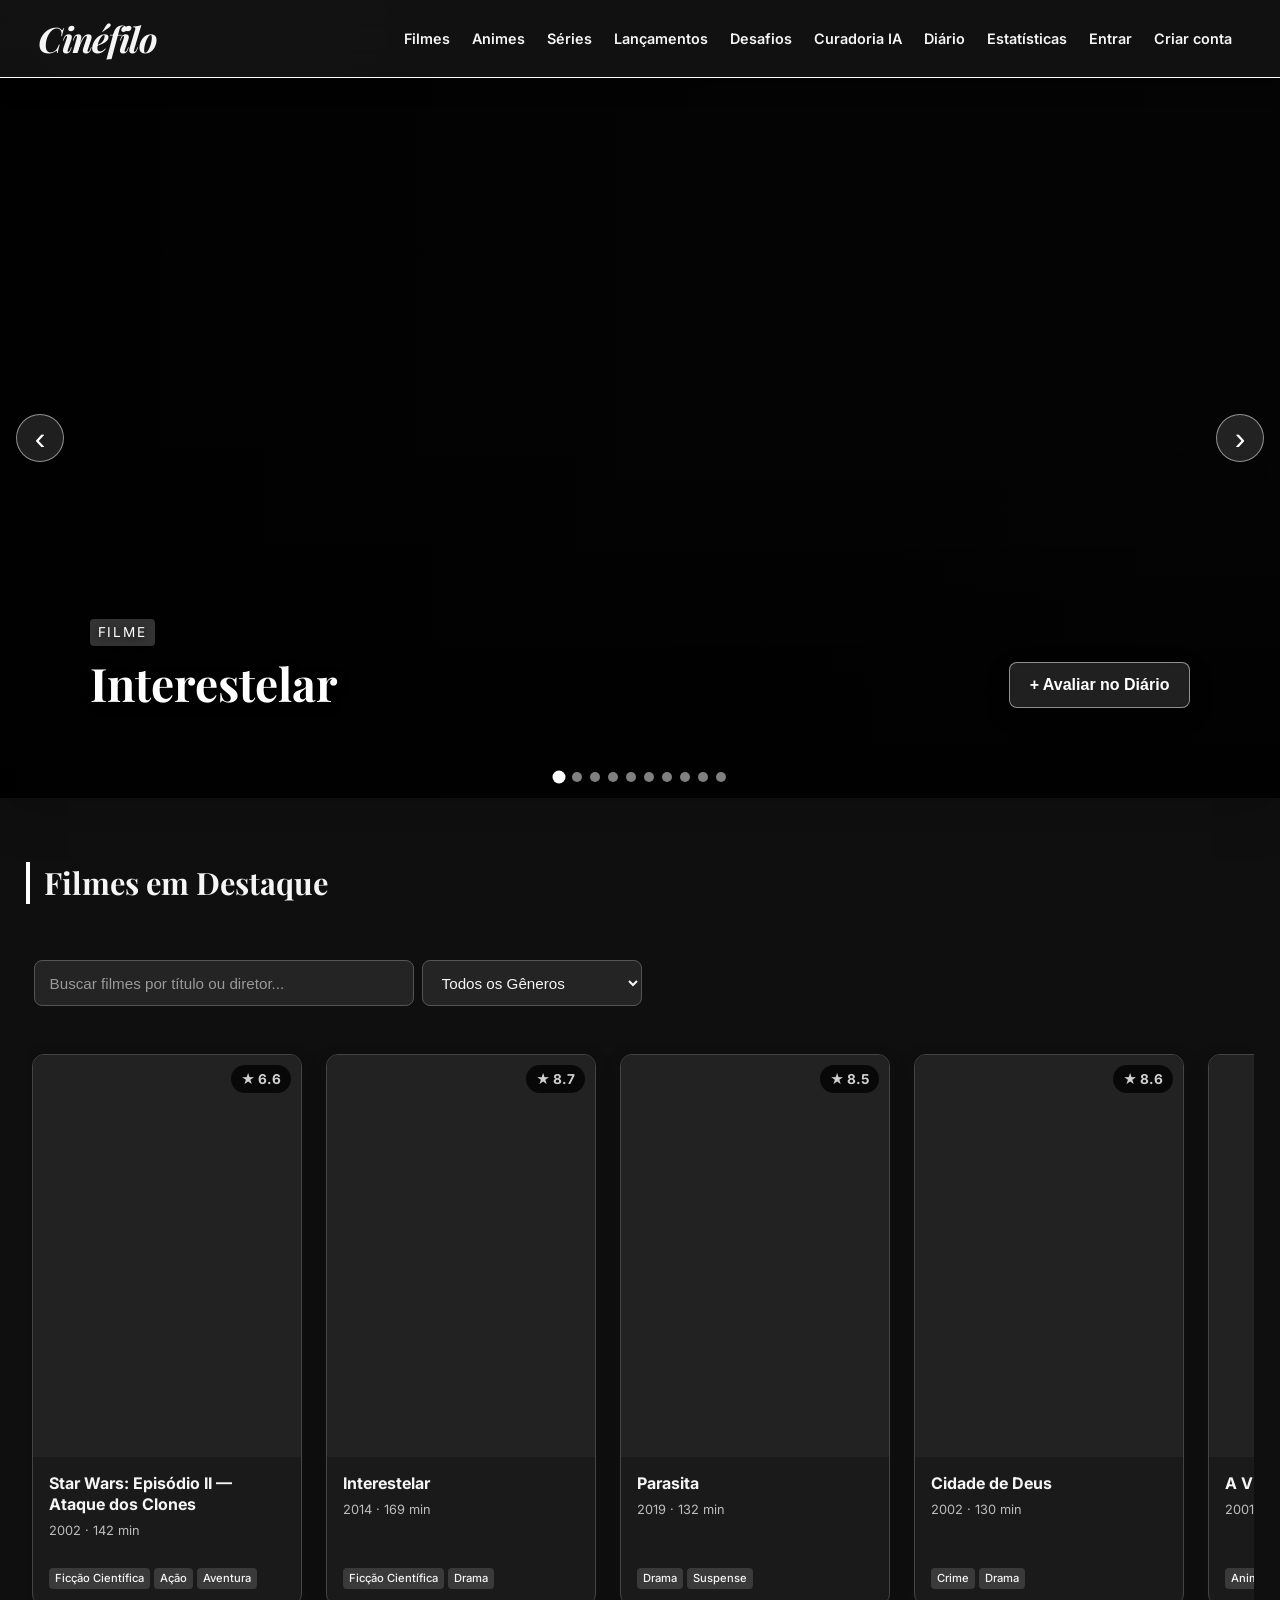
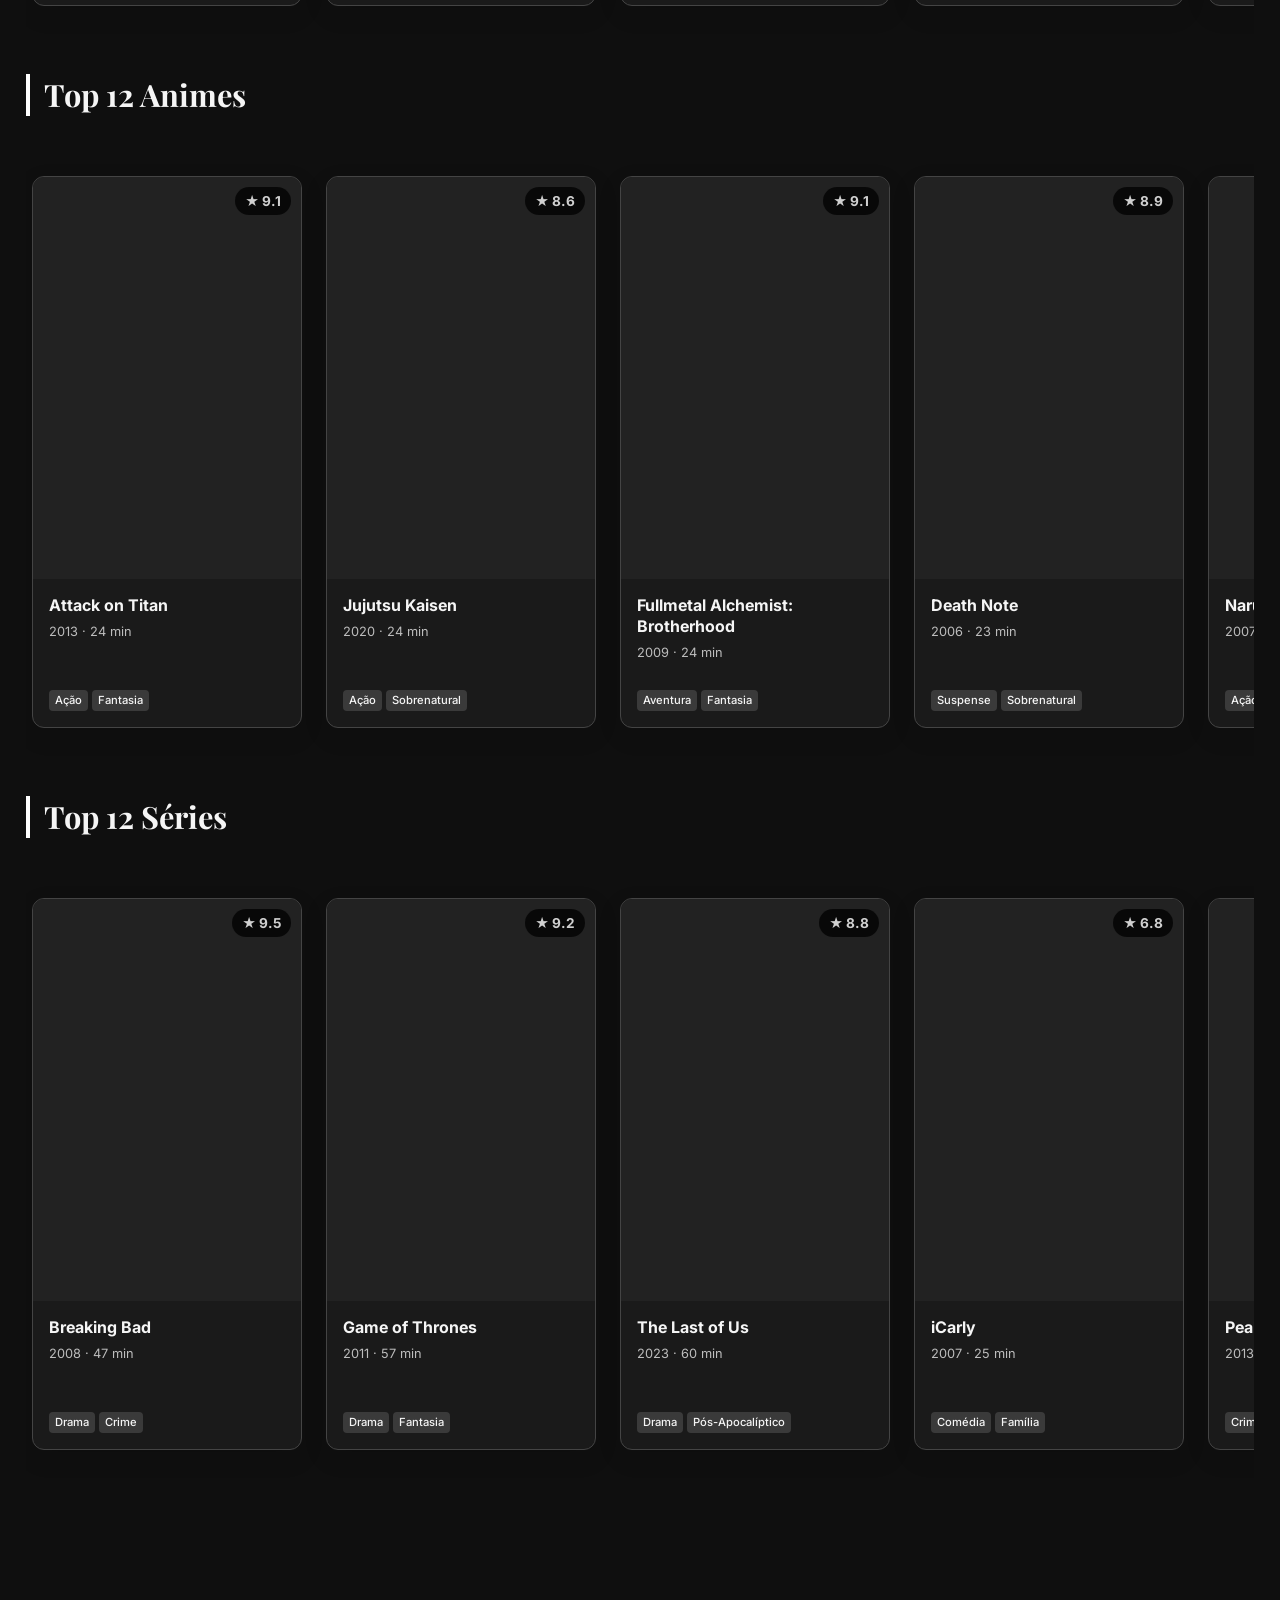
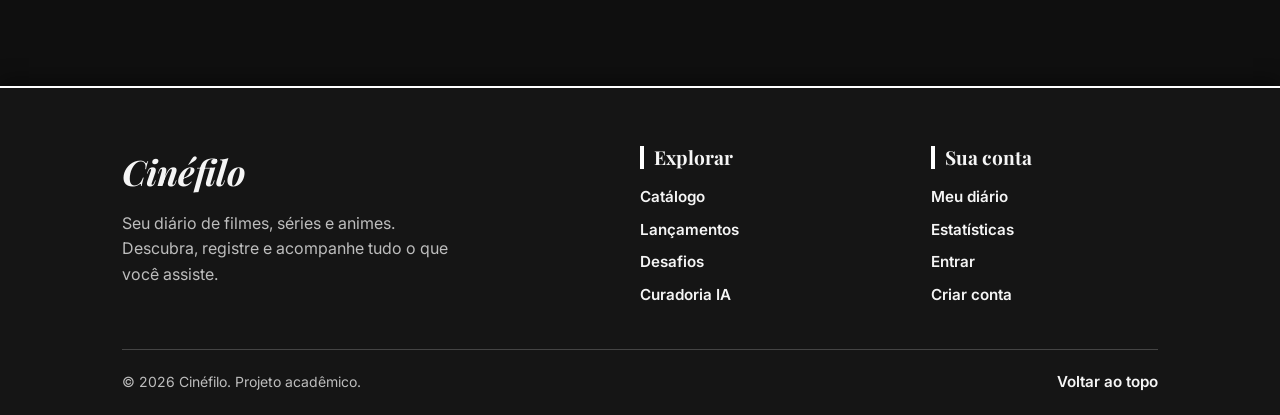
==== index.html @ b4a319cc "Publicação do projeto Cinéfilo" ====
<!DOCTYPE html>
<html lang="pt-BR">
<head>
  <meta charset="UTF-8">
  <meta name="viewport" content="width=device-width, initial-scale=1.0">
  <title>Cinéfilo - Filmes, Animes & Séries</title>
  <link rel="stylesheet" href="/css/index.css"><link rel="stylesheet" href="footer.css">
</head>
<body>

  <!-- Menu de Navegação -->
  <header class="topoMenu">
    <h1> Cinéfilo</h1>
    <nav>
      <ul>
        <li><a href="#catalogo">Filmes</a></li>
        <li><a href="#animes">Animes</a></li>
        <li><a href="#series">Séries</a></li>
        <li><a href="/lancamentos.html">Lançamentos</a></li>
        <li><a href="/desafios.html">Desafios</a></li>
        <li><a href="/curadoria-ia.html">Curadoria IA</a></li>
        <li><a href="/diario.html">Diário</a></li>
        <li><a href="/estatisticas.html">Estatísticas</a></li>
        <li><a href="/login.html">Entrar</a></li>
        <li><a href="/cadastro.html">Criar conta</a></li>
      </ul>
    </nav>
  </header>

  <!-- Banner Destaques -->
  <div class="bannerIndex">
    <div class="trilha" id="trilha"></div>
    <button class="button" id="btn-avaliar-banner">+ Avaliar no Diário</button>
    <button class="seta esq" id="anterior" aria-label="Anterior">‹</button>
    <button class="seta dir" id="proximo" aria-label="Próximo">›</button>
    <div class="bolinhas" id="bolinhas"></div>
  </div>

  <main class="container">

    <!-- FILMES -->
    <section id="catalogo">
      <div class="cabecalho-acao">
        <h2 class="titulo-secao"> Filmes em Destaque</h2>
      </div>

      <div class="barra-filtros">
        <input type="text" id="busca-input" placeholder="Buscar filmes por título ou diretor...">
        <select id="filtro-genero"><option value="">Todos os Gêneros</option></select>
      </div>

      <div class="trilho-horizontal" id="trilho-filmes"></div>
    </section>

    <!-- ANIMES -->
    <section id="animes">
      <div class="cabecalho-acao">
        <h2 class="titulo-secao"> Top 12 Animes</h2>
      </div>
      <div class="trilho-horizontal" id="trilho-animes"></div>
    </section>

    <!-- SÉRIES -->
    <section id="series">
      <div class="cabecalho-acao">
        <h2 class="titulo-secao"> Top 12 Séries</h2>
      </div>
      <div class="trilho-horizontal" id="trilho-series"></div>
    </section>

</main>


  <!-- MODAL: AVALIAR NO DIÁRIO -->
  <div class="modal-overlay" id="modal-avaliar">
    <div class="modal">
      <button class="fechar-modal">&times;</button>
      <h3>Registrar Assistido no Diário</h3>

      <div class="form-grupo">
        <label for="select-filme">Selecione a Obra:</label>
        <select id="select-filme"></select>
      </div>

      <div class="form-grupo">
        <label for="input-nota">Sua Nota (0 a 10):</label>
        <input type="number" id="input-nota" min="0" max="10" step="0.5" value="9.5">
      </div>

      <div class="form-grupo">
        <label for="input-data">Data de Visualização:</label>
        <input type="date" id="input-data">
      </div>

      <div class="form-grupo">
        <label for="input-comentario">Seu Comentário / Review:</label>
        <textarea id="input-comentario" rows="3" placeholder="O que achou desta obra?"></textarea>
      </div>

      <button class="btn-submit" id="btn-salvar-diario">Salvar no Diário</button>
    </div>
  </div>

  <!-- MODAL: DETALHES -->
  <div class="modal-overlay" id="modal-detalhes">
    <div class="modal">
      <button class="fechar-modal">&times;</button>
      <div id="conteudo-detalhes"></div>
    </div>
  </div>
<script src="/js/footer.js" defer></script>
  <script src="/js/index.js"></script>
  <script src="/js/tema.js"></script>
</body>
</html>
---- css/index.css ----
/* CSS UNIFICADO
   Base: pasted_content_2.txt
   Complementos: pasted_content.txt
*/

@import url('https://fonts.googleapis.com/css2?family=Playfair+Display:ital,wght@0,600;0,700;1,600;1,700&family=Inter:wght@400;500;600;700&display=swap');

:root {
 --destaque: #111111;
 --destaque-hover: #333333;
 --superficie: #ffffff;
 --superficie-2: #d9d9d9;
 --texto: #1a1a1a;
 --texto-suave: #666666;
 --estrela: #b8b8b8;
 --raio: 12px;
 --sombra: 0 4px 16px rgba(0, 0, 0, 0.08);
 }

 * {
 padding: 0;
 margin: 0;
 box-sizing: border-box;
 }

 html {
 scroll-behavior: smooth;
 }

 body {
 font-family: 'Inter', system-ui, sans-serif;
 background: #f2f2f2;
 color: var(--texto);
 line-height: 1.5;
 }

 /* Header & Menu */
.topoMenu {
 display: flex;
 align-items: center;
 justify-content: space-between;
 gap: 20px;
 padding: 14px 40px;
 background: #ffffff;
 border-bottom: 2px solid var(--destaque);
 box-shadow: 0 6px 18px rgba(0, 0, 0, 0.12);
 position: sticky;
 top: 0;
 z-index: 100;
 flex-wrap: wrap;
 }

.topoMenu h1 {
 font-family: 'Playfair Display', serif;
 font-style: italic;
 font-weight: 700;
 font-size: 2.2rem;
 color: var(--destaque);
 }

.topoMenu nav ul {
 display: flex;
 gap: 6px;
 list-style: none;
 flex-wrap: wrap;
 }

.topoMenu nav a {
 display: block;
 padding: 8px 14px;
 color: var(--texto);
 text-decoration: none;
 font-size: 0.95rem;
 font-weight: 600;
 border-radius: 6px;
 transition: all 0.3s ease;
 }

.topoMenu nav a:hover {
 background: var(--destaque);
 color: #ffffff;
 }

 /* Banner Carrossel */
.bannerIndex {
 position: relative;
 overflow: hidden;
 background: #000;
 }

.trilha {
 display: flex;
 transition: transform 0.6s cubic-bezier(0.25, 1, 0.5, 1);
 }

.slide {
 min-width: 100%;
 height: 80vh;
 min-height: 500px;
 position: relative;
 overflow: hidden;
 }

.slide::after {
 content: '';
 position: absolute;
 inset: 0;
 background: 
 linear-gradient(to top, rgba(0, 0, 0, 0.85) 0%, rgba(0, 0, 0, 0.2) 60%),
 var(--img, none) center / cover no-repeat;
 }

.slide.info {
 position: absolute;
 left: 50px;
 bottom: 50px;
 color: #fff;
 text-shadow: 0 2px 10px rgba(0, 0, 0, 0.8);
 z-index: 2;
 }

.slide.info small {
 text-transform: uppercase;
 letter-spacing: 2px;
 font-size: 0.85rem;
 background: rgba(255, 255, 255, 0.2);
 padding: 3px 8px;
 border-radius: 4px;
 }

.slide.info h2 {
 font-family: 'Playfair Display', serif;
 font-size: 2.8rem;
 margin-top: 6px;
 }

.button {
 position: absolute;
 right: 50px;
 bottom: 50px;
 z-index: 3;
 padding: 12px 24px;
 background: rgba(255, 255, 255, 0.2);
 color: #fff;
 border: 1px solid rgba(255, 255, 255, 0.5);
 border-radius: 8px;
 backdrop-filter: blur(8px);
 font-size: 1rem;
 font-weight: 600;
 cursor: pointer;
 transition: all 0.3s ease;
 }

.button:hover {
 background: #fff;
 color: var(--texto);
 }

.seta {
 position: absolute;
 top: 50%;
 transform: translateY(-50%);
 z-index: 3;
 width: 48px;
 height: 48px;
 display: flex;
 align-items: center;
 justify-content: center;
 background: rgba(0, 0, 0, 0.4);
 color: #fff;
 border: 1px solid rgba(255, 255, 255, 0.3);
 border-radius: 50%;
 backdrop-filter: blur(6px);
 font-size: 2rem;
 cursor: pointer;
 transition: all 0.3s ease;
 }

.seta:hover {
 background: var(--destaque);
 transform: translateY(-50%) scale(1.1);
 }

.esq { left: 16px; }
.dir { right: 16px; }

.bolinhas {
 position: absolute;
 bottom: 16px;
 width: 100%;
 display: flex;
 justify-content: center;
 gap: 8px;
 z-index: 3;
 }

.bolinhas button {
 width: 10px;
 height: 10px;
 border-radius: 50%;
 border: none;
 background: rgba(255, 255, 255, 0.5);
 cursor: pointer;
 transition: all 0.3s ease;
 }

.bolinhas button.ativa {
 background: #fff;
 transform: scale(1.3);
 }

 /* Container Principal */
.container {
 width: min(1280px, 94%);
 margin: 0 auto;
 padding: 40px 0 80px;
 }

.titulo-secao {
 font-family: 'Playfair Display', serif;
 font-size: 1.8rem;
 margin-bottom: 20px;
 padding-left: 14px;
 border-left: 4px solid var(--destaque);
 }

.cabecalho-acao {
 display: flex;
 justify-content: space-between;
 align-items: center;
 flex-wrap: wrap;
 gap: 16px;
 margin-bottom: 20px;
 }

.btn-destaque {
 background: var(--destaque);
 color: #fff;
 padding: 10px 20px;
 border: none;
 border-radius: 8px;
 font-weight: 600;
 cursor: pointer;
 transition: background 0.3s ease;
 }

.btn-destaque:hover {
 background: var(--destaque-hover);
 }

 /* Filtros */
.barra-filtros {
 display: flex;
 gap: 16px;
 margin-bottom: 24px;
 flex-wrap: wrap;
 }

.barra-filtros input,
.barra-filtros select,
 #input-ia {
 background: var(--superficie);
 color: var(--texto);
 border: 1px solid var(--superficie-2);
 border-radius: 8px;
 padding: 12px 15px;
 font-size: 0.95rem;
 outline: none;
 }

.barra-filtros input { flex: 1; min-width: 240px; }

 /* ROLAGEM HORIZONTAL (SLIDER DE CARDS) */
.trilho-horizontal {
 display: flex;
 gap: 20px;
 overflow-x: auto;
 padding: 10px 4px 24px 4px;
 scroll-behavior: smooth;
 -webkit-overflow-scrolling: touch;
 }

 /* Estilização da Barra de Rolagem */
.trilho-horizontal::-webkit-scrollbar {
 height: 8px;
 }
.trilho-horizontal::-webkit-scrollbar-track {
 background: var(--superficie-2);
 border-radius: 10px;
 }
.trilho-horizontal::-webkit-scrollbar-thumb {
 background: var(--destaque);
 border-radius: 10px;
 }

.card {
 min-width: 310px;
 max-width: 310px;
 flex: 0 0 auto;
 background: var(--superficie);
 border-radius: var(--raio);
 overflow: hidden;
 box-shadow: var(--sombra);
 display: flex;
 flex-direction: column;
 transition: transform 0.3s ease, box-shadow 0.3s ease;
 cursor: pointer;
 border: 1px solid rgba(0, 0, 0, 0.08);
 }

.card:hover {
 transform: translateY(-8px);
 box-shadow: 0 12px 28px rgba(0, 0, 0, 0.18);
 }

.poster {
 position: relative;
 aspect-ratio: 2 / 3;
 background-color: #222222;
 background-size: cover;
 background-position: center;
 display: flex;
 align-items: center;
 justify-content: center;
 }

.poster.inicial {
 font-family: 'Playfair Display', serif;
 font-size: 3.5rem;
 font-weight: 700;
 color: var(--superficie-2);
 }

.nota {
 position: absolute;
 top: 10px;
 right: 10px;
 background: rgba(0, 0, 0, 0.75);
 color: var(--estrela);
 font-weight: 700;
 font-size: 0.85rem;
 padding: 4px 10px;
 border-radius: 20px;
 backdrop-filter: blur(4px);
 }

.card.info {
 padding: 14px;
 display: flex;
 flex-direction: column;
 gap: 6px;
 flex: 1;
 }

.card.info h3 {
 font-size: 1rem;
 line-height: 1.3;
 white-space: nowrap;
 overflow: hidden;
 text-overflow: ellipsis;
 }

.meta {
 font-size: 0.8rem;
 color: var(--texto-suave);
 }

.tags {
 display: flex;
 flex-wrap: wrap;
 gap: 4px;
 margin-top: auto;
 padding-top: 8px;
 }

.tag {
 font-size: 0.7rem;
 background: var(--superficie-2);
 color: var(--texto-suave);
 padding: 2px 6px;
 border-radius: 4px;
 font-weight: 500;
 }

 /* Seções */
 section {
 margin-bottom: 50px;
 }

 /* Desafios */
.grid-desafios {
 display: grid;
 grid-template-columns: repeat(auto-fill, minmax(280px, 1fr));
 gap: 20px;
 }

.card-desafio {
 background: var(--superficie);
 border-radius: var(--raio);
 padding: 24px;
 box-shadow: var(--sombra);
 border: 1px solid var(--superficie-2);
 }

.card-desafio h3 {
 margin-bottom: 8px;
 color: var(--destaque);
 }

.progresso-bar {
 height: 8px;
 background: var(--superficie-2);
 border-radius: 4px;
 margin: 12px 0;
 overflow: hidden;
 }

.progresso-fill {
 height: 100%;
 background: var(--destaque);
 border-radius: 4px;
 }

 /* Curadoria IA */
.box-ia {
 background: var(--superficie);
 border-radius: var(--raio);
 padding: 28px;
 box-shadow: var(--sombra);
 border: 1px dashed var(--destaque);
 }

.resultado-ia {
 margin-top: 20px;
 padding: 20px;
 background: #fff;
 border-radius: 8px;
 border-left: 4px solid var(--destaque);
 }

 /* Diário & Stats */
.lista-diario {
 display: grid;
 grid-template-columns: repeat(auto-fill, minmax(280px, 1fr));
 gap: 20px;
 }

.item-diario {
 background: var(--superficie);
 border-radius: var(--raio);
 padding: 20px;
 box-shadow: var(--sombra);
 border-left: 4px solid var(--destaque);
 }

.item-diario h3 {
 font-size: 1.1rem;
 margin-bottom: 4px;
 }

.item-diario.nota-pessoal {
 color: var(--estrela);
 font-weight: 700;
 margin-right: 10px;
 }

.item-diario.data {
 font-size: 0.85rem;
 color: var(--texto-suave);
 }

.item-diario.comentario {
 margin-top: 10px;
 font-style: italic;
 color: var(--texto);
 }

.painel-stats {
 display: grid;
 grid-template-columns: repeat(auto-fit, minmax(180px, 1fr));
 gap: 20px;
 margin-bottom: 32px;
 }

.stat {
 background: var(--superficie);
 padding: 24px;
 border-radius: var(--raio);
 box-shadow: var(--sombra);
 text-align: center;
 }

.stat strong {
 display: block;
 font-size: 2.2rem;
 color: var(--destaque);
 font-family: 'Playfair Display', serif;
 }

.stat span {
 font-size: 0.9rem;
 color: var(--texto-suave);
 }

.painel-generos {
 background: var(--superficie);
 padding: 24px;
 border-radius: var(--raio);
 box-shadow: var(--sombra);
 }

.barra-genero {
 display: flex;
 align-items: center;
 gap: 16px;
 margin-bottom: 14px;
 }

.barra-genero span:first-child {
 width: 140px;
 font-size: 0.9rem;
 font-weight: 500;
 }

.trilho {
 flex: 1;
 height: 10px;
 background: var(--superficie-2);
 border-radius: 6px;
 overflow: hidden;
 }

.preenchimento {
 height: 100%;
 background: var(--destaque);
 border-radius: 6px;
 }

 /* Modais */
.modal-overlay {
 position: fixed;
 inset: 0;
 background: rgba(0, 0, 0, 0.6);
 backdrop-filter: blur(4px);
 display: flex;
 align-items: center;
 justify-content: center;
 z-index: 1000;
 opacity: 0;
 pointer-events: none;
 transition: opacity 0.3s ease;
 }

.modal-overlay.ativo {
 opacity: 1;
 pointer-events: all;
 }

.modal {
 background: var(--superficie);
 padding: 32px;
 border-radius: var(--raio);
 width: min(520px, 92%);
 max-height: 90vh;
 overflow-y: auto;
 position: relative;
 box-shadow: 0 20px 40px rgba(0,0,0,0.3);
 }

.fechar-modal {
 position: absolute;
 top: 16px;
 right: 16px;
 background: none;
 border: none;
 font-size: 1.8rem;
 cursor: pointer;
 color: var(--texto-suave);
 }

.form-grupo {
 margin-bottom: 18px;
 display: flex;
 flex-direction: column;
 gap: 6px;
 }

.form-grupo label {
 font-size: 0.9rem;
 font-weight: 600;
 }

.form-grupo input,
.form-grupo select,
.form-grupo textarea {
 padding: 10px 14px;
 border: 1px solid var(--superficie-2);
 border-radius: 6px;
 font-family: inherit;
 }

.btn-submit {
 width: 100%;
 padding: 12px;
 background: var(--destaque);
 color: #fff;
 border: none;
 border-radius: 6px;
 font-weight: 600;
 font-size: 1rem;
 cursor: pointer;
 }
 

/* Seções extras ficam ocultas até serem escolhidas no menu */
.secao-menu { display: none; }
.secao-menu.secao-visivel { display: block; }
section[id] { scroll-margin-top: 110px; }

/* Navegação por páginas separadas: oculta o conteúdo da página inicial nas páginas extras */
body.pagina-extra.bannerIndex { display: none!important; }
body.pagina-extra.container > section { display: none!important; }
body.pagina-extra.container > section.secao-visivel { display: block!important; }
body.pagina-extra.container { padding-top: 24px; }
body.pagina-desafios #desafios.secao-visivel { display: block!important; }
body.pagina-curadoria-ia #curadoria-ia.secao-visivel { display: block!important; }
body.pagina-diario #diario.secao-visivel { display: block!important; }
body.pagina-estatisticas #estatisticas.secao-visivel { display: block!important; }
/* Estilos das páginas de cadastro, login e recursos separados */

.topoMenu h1 a { color: inherit; text-decoration: none; }

.pagina-extra main { width: min(100% - 32px, 1000px); margin: 32px auto; }

/* ======================================================
   CARTÕES (cadastro, login e demais páginas)
   ====================================================== */
.cadastro, .login, .diario, .estatisticas, .curadoria, .lancamentos, .desafios {
  background: var(--superficie, #ffffff);
  border: 1px solid rgba(0, 0, 0, 0.08);
  border-radius: 16px;
  box-shadow: var(--sombra, 0 4px 16px rgba(0, 0, 0, .08));
  padding: clamp(20px, 4vw, 40px);
  margin: 24px auto;
}

/* Cadastro e login: cartão central com destaque no topo */
.cadastro, .login {
  --erro: #b3261e;
  --sucesso: #2e7d32;
  width: min(100%, 520px);
  border-top: 4px solid var(--destaque, #111111);
  box-shadow: 0 12px 32px rgba(0, 0, 0, 0.14);
  text-align: center;
}

.cadastro h1, .login h1, .diario h1, .estatisticas h1,
.curadoria h1, .lancamentos h1, .desafios h1 {
  color: var(--destaque, #111111);
  margin-bottom: 12px;
}

/* Fonte da logo nos títulos de Cadastro e Entrar */
.cadastro > h1,
.login > h1 {
  font-family: 'Playfair Display', Georgia, serif !important;
  font-style: italic !important;
  font-weight: 700 !important;
  font-size: 2.4rem;
  line-height: 1.2;
}

.login > p, .cadastro > p {
  margin-bottom: 26px;
  color: var(--texto-suave, #666666);
  font-size: 0.95rem;
}

/* ======================================================
   CAMPOS
   ====================================================== */
.campo-cadastro, .campo-login {
  display: flex;
  flex-direction: column;
  gap: 6px;
  margin: 16px 0;
  text-align: left;
}

.campo-cadastro label, .campo-login label {
  font-size: 0.9rem;
  font-weight: 600;
  color: var(--texto, #1a1a1a);
}

.campo-cadastro input, .campo-login input,
.combinar-gostos select, .chatbot input {
  width: 100%;
  padding: 12px 14px;
  border: 1px solid var(--superficie-2, #d9d9d9);
  border-radius: 8px;
  background: #fff;
  color: var(--texto, #1a1a1a);
  font: inherit;
  outline: none;
  transition: border-color 0.3s ease, box-shadow 0.3s ease;
}

.campo-cadastro input::placeholder,
.campo-login input::placeholder,
.chatbot input::placeholder {
  color: #a89a90;
}

.campo-cadastro input:hover, .campo-login input:hover,
.combinar-gostos select:hover, .chatbot input:hover {
  border-color: var(--texto-suave, #666666);
}

.campo-cadastro input:focus, .campo-login input:focus,
.combinar-gostos select:focus, .chatbot input:focus {
  border-color: var(--destaque, #111111);
  box-shadow: 0 0 0 3px rgba(0, 0, 0, 0.15);
}

/* Só marca erro depois que a pessoa digitou algo */
.campo-cadastro input:not(:placeholder-shown):invalid,
.campo-login input:not(:placeholder-shown):invalid {
  border-color: var(--erro, #b3261e);
}

/* ======================================================
   BOTÕES
   ====================================================== */
.cadastro button, .login button, .combinar-gostos button, .lancamento button {
  border: 0;
  border-radius: 8px;
  padding: 12px 18px;
  cursor: pointer;
  background: var(--destaque, #111111);
  color: #fff;
  font: inherit;
  font-weight: 600;
  transition: background 0.3s ease, transform 0.2s ease;
}

.cadastro button:hover, .login button:hover,
.combinar-gostos button:hover, .lancamento button:hover {
  background: var(--destaque-hover, #333333);
  transform: translateY(-2px);
}

.cadastro button:active, .login button:active { transform: translateY(0); }

.cadastro button:disabled, .login button:disabled {
  opacity: 0.6;
  cursor: not-allowed;
  transform: none;
}

/* Botão principal do formulário ocupa a largura toda */
.cadastro form button[type="submit"],
.login form button[type="submit"] {
  width: 100%;
  margin-top: 6px;
  padding: 13px;
  font-size: 1rem;
}

/* ======================================================
   MENSAGENS (somem quando vazias)
   ====================================================== */
#mensagem-cadastro, #mensagem-login {
  margin-top: 14px;
  padding: 10px 14px;
  border-radius: 8px;
  font-size: 0.9rem;
  font-weight: 600;
  color: var(--erro, #b3261e);
  background: rgba(179, 38, 30, 0.08);
}

#mensagem-cadastro:empty, #mensagem-login:empty { display: none; }

#mensagem-cadastro.erro, #mensagem-login.erro {
  color: var(--erro, #b3261e);
  background: rgba(179, 38, 30, 0.08);
}

#mensagem-cadastro.sucesso, #mensagem-login.sucesso {
  color: var(--sucesso, #2e7d32);
  background: rgba(46, 125, 50, 0.1);
}

/* ======================================================
   LINKS E BLOCO "JÁ POSSUI CONTA / CRIAR CONTA"
   ====================================================== */
.cadastro a, .login a {
  color: var(--destaque, #111111);
  font-weight: 600;
  text-decoration: none;
  transition: color 0.3s ease;
}

.cadastro a:hover, .login a:hover {
  color: var(--destaque-hover, #333333);
  text-decoration: underline;
}

.cadastro > p:has(> a), .login > p:has(> a) {
  margin: 22px 0 0;
  font-size: 0.9rem;
}

/* Bloco interno (ex.: .login dentro de .cadastro, ou .cadastro dentro de .login)
   não vira um segundo cartão */
.cadastro .login, .login .cadastro,
.login.cadastro, .cadastro.login {
  width: auto;
  margin: 22px 0 0;
  padding: 20px 0 0;
  background: transparent;
  border: 0;
  border-top: 1px solid var(--superficie-2, #d9d9d9);
  border-radius: 0;
  box-shadow: none;
  display: flex;
  justify-content: center;
  align-items: center;
  gap: 8px;
  flex-wrap: wrap;
}

.cadastro .login p, .login .cadastro p {
  margin: 0;
  color: var(--texto-suave, #666666);
  font-size: 0.9rem;
}

.cadastro .login a, .login .cadastro a {
  padding: 6px 14px;
  border: 1px solid var(--destaque, #111111);
  border-radius: 6px;
  font-size: 0.9rem;
}

.cadastro .login a:hover, .login .cadastro a:hover {
  background: var(--destaque, #111111);
  color: #fff;
  text-decoration: none;
}

.diario-vazio, .dados-insuficientes {
  padding: 24px;
  margin: 20px 0;
  border-radius: 12px;
  background: #fff;
  border: 1px solid var(--superficie-2, #d9d9d9);
}

.critica, .estatistica, .lancamento, .desafio {
  background: #fff;
  border: 1px solid var(--superficie-2, #d9d9d9);
  border-radius: 12px;
  padding: 18px;
  margin: 14px 0;
}

.painel-estatisticas {
  display: grid;
  grid-template-columns: repeat(auto-fit, minmax(180px, 1fr));
  gap: 16px;
  margin-top: 20px;
}

.chatbot-mensagens {
  display: flex;
  flex-direction: column;
  gap: 12px;
  margin: 20px 0;
}

.mensagem {
  border-radius: 10px;
  padding: 12px 16px;
  background: #fff;
  border: 1px solid var(--superficie-2, #d9d9d9);
}

.mensagem.usuario { background: var(--superficie-2, #d9d9d9); }

.opcoes-humor {
  display: flex;
  flex-wrap: wrap;
  gap: 10px;
  margin: 18px 0;
}

.opcoes-humor button {
  background: #fff;
  color: var(--texto, #1a1a1a);
  border: 1px solid var(--superficie-2, #d9d9d9);
  padding: 10px 14px;
  border-radius: 8px;
  cursor: pointer;
  transition: all 0.3s ease;
}

.opcoes-humor button:hover {
  background: var(--destaque, #111111);
  border-color: var(--destaque, #111111);
  color: #fff;
}

.combinar-gostos { display: grid; gap: 12px; margin-top: 24px; }

.lista-lancamentos, .lista-criticas, .lista-desafios {
  display: grid;
  grid-template-columns: repeat(auto-fit, minmax(220px, 1fr));
  gap: 16px;
  margin-top: 20px;
}

/* corrigido: precisa de espaço (descendente), não de ponto colado */
.lista-lancamentos .lancamento,
.lista-criticas .critica,
.lista-desafios .desafio { margin: 0; }

/* ======================================================
   RODAPÉ SIMPLES
   ====================================================== */
footer {
  text-align: center;
  padding: 24px 16px;
  color: var(--texto-suave, #666666);
}

@media (max-width: 480px) {
  .cadastro > h1, .login > h1 { font-size: 2rem; }
}


/* Aumenta a largura do conteúdo */
main {
    width: 100%;
    max-width: none;
    margin: 0;
    padding-left: 3%;
    padding-right: 3%;
    box-sizing: border-box;
}

/* Libera os contêineres internos */
main .container,
main .conteudos,
main .conteudo,
main .secao,
main .catalogo {
    width: 100%;
    max-width: none;
    box-sizing: border-box;
}

/* Espaçamento entre as seções */
main section {
    margin-bottom: 40px;
}

/* Libera a largura da área principal */
main {
    width: 100%;
    max-width: none;
    margin-left: 0;
    margin-right: 0;
    padding-left: 3%;
    padding-right: 3%;
}

/* Remove limites dos contêineres internos */
main .container,
main .conteudos,
main .conteudo,
main .secao,
main .catalogo {
    width: 100%;
    max-width: none;
    box-sizing: border-box;
}

/* Aumenta o espaço entre as seções */
main section {
    margin-bottom: 40px;
}

/* Evita que o conteúdo ultrapasse a tela */
main * {
    box-sizing: border-box;
}


/* AUMENTA A LARGURA DO CATÁLOGO */

.container {
    width: 96%;
    max-width: 1800px;
    margin-left: auto;
    margin-right: auto;
}

/* AMPLIA AS PÁGINAS EXTRAS, INCLUINDO LANÇAMENTOS */

body.pagina-extra .container {
    width: 96%;
    max-width: 1800px;
    margin-left: auto;
    margin-right: auto;
}

/* USA MELHOR O ESPAÇO HORIZONTAL DOS CARDS */

.trilho-horizontal {
    width: 100%;
    gap: 24px;
    padding-left: 8px;
    padding-right: 8px;
}

/* MANTÉM A ROLAGEM HORIZONTAL DOS CARDS */

#trilho-filmes,
#trilho-series,
#trilho-animes,
#trilho-lancamentos {
    display: flex;
    width: 100%;
    gap: 24px;
    overflow-x: auto;
}


/* =========================================
   RESPONSIVIDADE — CINÉFILO
   ========================================= */

/* Evita que elementos ultrapassem a tela */
* {
    box-sizing: border-box;
}

html,
body {
    max-width: 100%;
    overflow-x: hidden;
}

img,
video {
    max-width: 100%;
    height: auto;
}

/* Tablets e celulares */
@media (max-width: 768px) {

    /* Conteúdo principal */
    .container,
    body.pagina-extra .container {
        width: 94%;
        max-width: 100%;
        margin: 20px auto;
    }

    /* Cabeçalho e navegação */
    .topoMenu {
        padding: 14px 4%;
        gap: 12px;
        flex-wrap: wrap;
    }

    .topoMenu h1 {
        font-size: clamp(1.5rem, 5vw, 2rem);
    }

    .topoMenu nav {
        width: 100%;
        max-width: 100%;
        overflow-x: auto;
        -webkit-overflow-scrolling: touch;
    }

    .topoMenu nav ul {
        display: flex;
        flex-wrap: nowrap;
        gap: 18px;
        width: max-content;
        min-width: 100%;
        padding: 8px 0;
    }

    .topoMenu nav a {
        white-space: nowrap;
        font-size: 0.9rem;
    }

    /* Banner principal */
    .bannerIndex {
        max-width: 100%;
        overflow: hidden;
    }

    .bannerIndex .button,
    .btn-destaque {
        max-width: 100%;
        white-space: normal;
    }

    /* Títulos das seções */
    .titulo-secao {
        font-size: clamp(1.35rem, 4.5vw, 1.8rem);
        line-height: 1.3;
    }

    .cabecalho-acao {
        flex-wrap: wrap;
        align-items: flex-start;
        gap: 12px;
    }

    .cabecalho-acao > * {
        max-width: 100%;
    }

    /* Busca e filtro */
    .barra-filtros {
        display: flex;
        flex-direction: column;
        gap: 10px;
        width: 50px;
    }

    .barra-filtros input,
    .barra-filtros select {
        width: 100%;
        min-width: 0;
        max-width: 100%;
        font-size: 16px;
    }

    /* Trilhos de filmes, séries, animes e lançamentos */
    .trilho-horizontal,
    #trilho-filmes,
    #trilho-series,
    #trilho-animes,
    #trilho-lancamentos {
        display: flex;
        width: 100%;
        max-width: 100%;
        gap: 14px;
        overflow-x: auto;
        overflow-y: hidden;
        padding: 8px 2px 16px;
        scroll-snap-type: x proximity;
        -webkit-overflow-scrolling: touch;
    }

    .trilho-horizontal .card,
    #trilho-filmes .card,
    #trilho-series .card,
    #trilho-animes .card,
    #trilho-lancamentos .card {
        width: 210px;
        min-width: 210px;
        max-width: 210px;
        flex: 0 0 210px;
        scroll-snap-align: start;
    }

    /* Textos dos cards */
    .card h3 {
        font-size: 0.95rem;
        line-height: 1.4;
        overflow-wrap: anywhere;
    }

    .card .info {
        padding: 12px;
    }

    .tags {
        flex-wrap: wrap;
        gap: 6px;
    }

    /* Detalhes de filmes e outras obras */
    #conteudo-detalhes .detalhes-layout {
        grid-template-columns: minmax(0, 1fr);
        gap: 18px;
    }

    #conteudo-detalhes .imagem-detalhes-wrap {
        width: min(100%, 260px);
        min-width: 0;
        margin: 0 auto;
    }

    #conteudo-detalhes .img-detalhes {
        max-width: 100%;
        max-height: 45vh;
        object-fit: contain;
    }

    #conteudo-detalhes .detalhes-texto {
        min-width: 0;
        padding-top: 0;
        overflow-wrap: anywhere;
    }

    /* Páginas extras */
    body.pagina-extra .container {
        padding: 16px 0;
    }

    body.pagina-extra .box-ia {
        padding: 16px;
    }

    body.pagina-extra .painel-generos,
    body.pagina-extra .stat,
    body.pagina-extra .item-diario,
    body.pagina-extra .card-desafio {
        min-width: 0;
        max-width: 100%;
    }

    /* Grades: desafios, estatísticas e painéis */
    .lista-desafios {
        grid-template-columns: repeat(
            auto-fit,
            minmax(min(100%, 220px), 1fr)
        );
        gap: 14px;
    }

    /* Campos, botões e formulários */
    input,
    select,
    textarea,
    button {
        max-width: 100%;
    }

    button {
        min-height: 42px;
    }

    /* Modais */
    .modal,
    .modal-conteudo {
        width: min(94%, 560px);
        max-width: 94vw;
        max-height: 90vh;
        overflow-y: auto;
    }
}

/* Celulares estreitos */
@media (max-width: 480px) {

    .container,
    body.pagina-extra .container {
        width: 92%;
        margin: 16px auto;
    }

    .topoMenu {
        padding: 12px 4%;
    }

    .topoMenu nav ul {
        gap: 14px;
    }

    .topoMenu nav a {
        font-size: 0.84rem;
    }

    .titulo-secao {
        font-size: 1.3rem;
    }

    .trilho-horizontal,
    #trilho-filmes,
    #trilho-series,
    #trilho-animes,
    #trilho-lancamentos {
        gap: 12px;
    }

    .trilho-horizontal .card,
    #trilho-filmes .card,
    #trilho-series .card,
    #trilho-animes .card,
    #trilho-lancamentos .card {
        width: 175px;
        min-width: 175px;
        max-width: 175px;
        flex-basis: 175px;
    }

    .card .info {
        padding: 10px;
    }

    .card h3 {
        font-size: 0.88rem;
    }

    .cabecalho-acao {
        gap: 10px;
    }

    .btn-destaque,
    .bannerIndex .button {
        width: 100%;
        padding: 11px 14px;
        font-size: 0.9rem;
    }

    .lista-desafios {
        grid-template-columns: minmax(0, 1fr);
    }

    body.pagina-extra .box-ia {
        padding: 14px;
    }

    section[id] {
        scroll-margin-top: 90px;
    }
}

/* Celulares muito pequenos */
@media (max-width: 360px) {

    .trilho-horizontal .card,
    #trilho-filmes .card,
    #trilho-series .card,
    #trilho-animes .card,
    #trilho-lancamentos .card {
        width: 155px;
        min-width: 155px;
        max-width: 155px;
        flex-basis: 155px;
    }

    .titulo-secao {
        font-size: 1.2rem;
    }

    .topoMenu nav a {
        font-size: 0.8rem;
    }
}

/* ==========================================================
   COMPLEMENTOS DO PRIMEIRO CSS
   ========================================================== */

/* Cartões maiores e detalhes da obra */
.trilho-horizontal {
    gap: 24px;
    padding: 14px 8px 28px;
}

.card .info {
    padding: 17px;
    gap: 8px;
}

.poster {
    width: 100%;
    aspect-ratio: 2 / 3;
    background-size: cover;
    background-position: center top;
}

#modal-detalhes .modal {
    width: min(900px, 94vw);
    max-height: 90vh;
    padding: clamp(20px, 3vw, 34px);
}

#conteudo-detalhes .detalhes-layout {
    display: grid;
    grid-template-columns: minmax(220px, 310px) minmax(0, 1fr);
    gap: clamp(22px, 3vw, 36px);
    align-items: start;
}

#conteudo-detalhes .imagem-detalhes-wrap {
    width: 100%;
    min-height: 300px;
    aspect-ratio: 2 / 3;
    background: #222222;
    border-radius: 12px;
    overflow: hidden;
    display: flex;
    align-items: center;
    justify-content: center;
}

#conteudo-detalhes .img-detalhes {
    display: block;
    width: 100%;
    height: 100%;
    max-height: 65vh;
    object-fit: contain;
    object-position: center;
    background: #222222;
}

#conteudo-detalhes .imagem-detalhes-fallback {
    width: 100%;
    height: 100%;
    min-height: 300px;
    padding: 24px;
    color: #ffffff;
    font: italic 700 clamp(1.5rem, 3vw, 2.4rem) 'Playfair Display', Georgia, serif;
    text-align: center;
    align-items: center;
    justify-content: center;
    overflow-wrap: anywhere;
}

#conteudo-detalhes .detalhes-texto {
    min-width: 0;
    padding: 8px 0;
}

#conteudo-detalhes .titulo-detalhes {
    font: 700 clamp(1.6rem, 3vw, 2.3rem)/1.2 'Playfair Display', Georgia, serif;
    color: var(--destaque);
    margin: 0 34px 14px 0;
    overflow-wrap: anywhere;
}

#conteudo-detalhes .meta-detalhes {
    color: var(--texto-suave);
    line-height: 1.8;
    margin-bottom: 20px;
}

#conteudo-detalhes .sinopse-detalhes {
    font-size: 1rem;
    line-height: 1.8;
    margin: 18px 0;
}

#conteudo-detalhes .nota-detalhes {
    display: inline-block;
    margin-top: 8px;
    padding: 8px 12px;
    border-radius: 8px;
    background: var(--superficie-2);
    color: var(--texto);
    font-weight: 700;
}

@media (max-width: 700px) {
    .card {
        width: 235px;
        min-width: 235px;
        max-width: 235px;
        flex-basis: 235px;
    }

    #conteudo-detalhes .detalhes-layout {
        grid-template-columns: minmax(0, 1fr);
        gap: 18px;
    }

    #conteudo-detalhes .imagem-detalhes-wrap {
        width: min(100%, 280px);
        min-height: 0;
        margin: 0 auto;
    }

    #conteudo-detalhes .img-detalhes {
        max-height: 48vh;
    }

    #conteudo-detalhes .detalhes-texto {
        padding-top: 0;
    }
}

@media (max-width: 420px) {
    .card {
        width: 215px;
        min-width: 215px;
        max-width: 215px;
        flex-basis: 215px;
    }
}

/* AVALIAR A OBRA A PARTIR DO MODAL DE DETALHES */
.btn-avaliar-obra {
    display: inline-flex;
    align-items: center;
    justify-content: center;
    margin-top: 18px;
    padding: 12px 20px;
    border: 0;
    border-radius: 8px;
    background: var(--destaque);
    color: #fff;
    font: 600 0.95rem 'Inter', sans-serif;
    cursor: pointer;
    transition: background .25s ease, transform .25s ease;
}

.btn-avaliar-obra:hover {
    background: var(--destaque-hover);
    transform: translateY(-2px);
}

.minha-avaliacao-detalhes {
    margin-top: 12px;
    color: var(--texto-suave);
    line-height: 1.6;
}

.minha-avaliacao-detalhes strong {
    color: var(--destaque);
}

/* CORREÇÃO: estilos das páginas acessadas pelo menu */
.topoMenu h1 a {
    color: inherit;
    text-decoration: none;
}

.secao-menu {
    display: none;
}

.secao-menu.secao-visivel {
    display: block;
}

section[id] {
    scroll-margin-top: 110px;
}

/* Mantém somente o conteúdo da página correspondente visível */
body.pagina-extra .bannerIndex {
    display: none !important;
}

body.pagina-extra .container > section {
    display: none !important;
}

body.pagina-extra .container > section.secao-visivel {
    display: block !important;
}

body.pagina-extra .container {
    width: min(100% - 32px, 1000px);
    margin: 32px auto;
    padding-top: 24px;
}

body.pagina-extra #lancamentos.secao-visivel,
body.pagina-extra #desafios.secao-visivel,
body.pagina-extra #curadoria-ia.secao-visivel,
body.pagina-extra #diario.secao-visivel,
body.pagina-extra #estatisticas.secao-visivel {
    display: block !important;
}

/* Ajustes responsivos das páginas extras */
@media (max-width: 700px) {
    body.pagina-extra .container {
        width: 92%;
        margin: 24px auto;
        padding-top: 16px;
    }

    body.pagina-extra .box-ia {
        padding: 20px;
    }

    body.pagina-extra .painel-generos,
    body.pagina-extra .stat,
    body.pagina-extra .item-diario,
    body.pagina-extra .card-desafio {
        min-width: 0;
    }
}

/* Página de Desafios — estilos das classes usadas em desafios.html */
body.pagina-desafios .desafios {
    width: 100%;
    margin: 0 auto 48px;
}

body.pagina-desafios .desafios > h1 {
    margin: 0 0 10px;
    color: var(--destaque);
    font-family: 'Playfair Display', Georgia, serif;
    font-size: clamp(2rem, 4vw, 2.8rem);
}

body.pagina-desafios .descricao-desafios {
    margin: 0 0 24px;
    color: var(--texto-suave);
    line-height: 1.7;
}

.progresso-desafios {
    padding: 18px 22px;
    margin: 0 0 24px;
    background: var(--superficie);
    border: 1px solid var(--superficie-2);
    border-radius: var(--raio);
    box-shadow: var(--sombra);
}

.progresso-desafios h2 {
    margin: 0;
    color: var(--texto);
    font-size: 1rem;
    font-weight: 600;
}

.lista-desafios {
    display: grid;
    grid-template-columns: repeat(auto-fit, minmax(min(100%, 240px), 1fr));
    gap: 18px;
}

.lista-desafios .desafio {
    display: flex;
    flex-direction: column;
    min-width: 0;
    min-height: 170px;
    margin: 0;
    padding: 22px;
    background: var(--superficie);
    border: 1px solid var(--superficie-2);
    border-radius: var(--raio);
    box-shadow: var(--sombra);
    transition: transform 0.2s ease, border-color 0.2s ease;
}

.lista-desafios .desafio:hover {
    transform: translateY(-3px);
    border-color: var(--destaque);
}

.lista-desafios .desafio h2 {
    margin: 0 0 10px;
    color: var(--destaque);
    font-size: 1.15rem;
}

.lista-desafios .desafio > p:not(.status-desafio) {
    margin: 0 0 20px;
    color: var(--texto-suave);
    line-height: 1.6;
}

.lista-desafios .status-desafio {
    margin: auto 0 0;
    padding-top: 12px;
    font-size: 0.88rem;
    font-weight: 700;
}

.lista-desafios .status-concluido {
    color: #555555;
}

.lista-desafios .status-pendente {
    color: var(--texto-suave);
}

@media (max-width: 600px) {
    .progresso-desafios {
        padding: 16px;
    }

    .lista-desafios .desafio {
        padding: 18px;
    }
}


/* Página Curadoria IA — estilos das classes utilizadas em curadoria-ia.html */
body.pagina-curadoria-ia .curadoria {
    width: 100%;
    margin: 0 auto 48px;
}

body.pagina-curadoria-ia .curadoria > h1 {
    margin: 0 0 10px;
    color: var(--destaque);
    font-family: 'Playfair Display', Georgia, serif;
    font-size: clamp(2rem, 4vw, 2.8rem);
}

body.pagina-curadoria-ia .curadoria > p {
    margin-bottom: 24px;
    color: var(--texto-suave);
}

body.pagina-curadoria-ia .chatbot {
    display: grid;
    gap: 22px;
    padding: 24px;
    background: var(--superficie);
    border: 1px solid var(--superficie-2);
    border-radius: var(--raio);
    box-shadow: var(--sombra);
}

body.pagina-curadoria-ia .chatbot-mensagens {
    display: flex;
    flex-direction: column;
    gap: 12px;
    max-height: 430px;
    overflow-y: auto;
    padding: 4px;
}

body.pagina-curadoria-ia .mensagem {
    max-width: 90%;
    padding: 13px 16px;
    color: var(--texto);
    background: #fff;
    border: 1px solid var(--superficie-2);
    border-radius: 12px 12px 12px 3px;
    overflow-wrap: anywhere;
}

body.pagina-curadoria-ia .mensagem p { margin: 0; }

body.pagina-curadoria-ia .mensagem.usuario {
    align-self: flex-end;
    background: var(--superficie-2);
    border-radius: 12px 12px 3px 12px;
}

body.pagina-curadoria-ia .mensagem.ia { align-self: flex-start; }

body.pagina-curadoria-ia .opcoes-humor {
    display: flex;
    flex-wrap: wrap;
    gap: 10px;
}

body.pagina-curadoria-ia .humor,
body.pagina-curadoria-ia #btn-combinar {
    padding: 10px 16px;
    color: #fff;
    background: var(--destaque);
    border: 1px solid var(--destaque);
    border-radius: 8px;
    font: inherit;
    font-weight: 600;
    cursor: pointer;
    transition: background .2s ease, transform .2s ease;
}

body.pagina-curadoria-ia .humor:hover,
body.pagina-curadoria-ia #btn-combinar:hover {
    background: var(--destaque-hover);
    transform: translateY(-1px);
}

body.pagina-curadoria-ia .combinar-gostos {
    display: grid;
    gap: 12px;
    padding-top: 22px;
    border-top: 1px solid var(--superficie-2);
}

body.pagina-curadoria-ia .combinar-gostos h2 {
    color: var(--destaque);
    font-family: 'Playfair Display', Georgia, serif;
    font-size: 1.45rem;
}

body.pagina-curadoria-ia .combinar-gostos p { color: var(--texto-suave); }

body.pagina-curadoria-ia .combinar-gostos label {
    margin-top: 4px;
    font-weight: 600;
}

body.pagina-curadoria-ia .combinar-gostos select {
    width: 100%;
    min-height: 44px;
    padding: 10px 12px;
    color: var(--texto);
    background: #fff;
    border: 1px solid var(--superficie-2);
    border-radius: 8px;
    font: inherit;
}

body.pagina-curadoria-ia .combinar-gostos select:focus-visible,
body.pagina-curadoria-ia .humor:focus-visible,
body.pagina-curadoria-ia #btn-combinar:focus-visible {
    outline: 3px solid rgba(0, 0, 0, .25);
    outline-offset: 2px;
}

@media (max-width: 600px) {
    body.pagina-curadoria-ia .chatbot { padding: 16px; }
    body.pagina-curadoria-ia .mensagem { max-width: 100%; }
    body.pagina-curadoria-ia .opcoes-humor { display: grid; grid-template-columns: repeat(2, minmax(0, 1fr)); }
    body.pagina-curadoria-ia .humor { padding: 10px 8px; }
}


/* AUMENTA A LARGURA DO CATÁLOGO */

.container {
    width: 96%;
    max-width: 1800px;
    margin-left: auto;
    margin-right: auto;
}

/* AMPLIA AS PÁGINAS EXTRAS, INCLUINDO LANÇAMENTOS */

body.pagina-extra .container {
    width: 96%;
    max-width: 1800px;
    margin-left: auto;
    margin-right: auto;
}

/* USA MELHOR O ESPAÇO HORIZONTAL DOS CARDS */

.trilho-horizontal {
    width: 100%;
    gap: 24px;
    padding-left: 8px;
    padding-right: 8px;
}

/* MANTÉM A ROLAGEM HORIZONTAL DOS CARDS */

#trilho-filmes,
#trilho-series,
#trilho-animes,
#trilho-lancamentos {
    display: flex;
    width: 100%;
    gap: 24px;
    overflow-x: auto;
}


/* =========================================
   RESPONSIVIDADE — CINÉFILO
   ========================================= */

/* Evita que elementos ultrapassem a tela */
* {
    box-sizing: border-box;
}

html,
body {
    max-width: 100%;
    overflow-x: hidden;
}

img,
video {
    max-width: 100%;
    height: auto;
}

/* Tablets e celulares */
@media (max-width: 768px) {

    /* Conteúdo principal */
    .container,
    body.pagina-extra .container {
        width: 94%;
        max-width: 100%;
        margin: 20px auto;
    }

    /* Cabeçalho e navegação */
    .topoMenu {
        padding: 14px 4%;
        gap: 12px;
        flex-wrap: wrap;
    }

    .topoMenu h1 {
        font-size: clamp(1.5rem, 5vw, 2rem);
    }

    .topoMenu nav {
        width: 100%;
        max-width: 100%;
        overflow-x: auto;
        -webkit-overflow-scrolling: touch;
    }

    .topoMenu nav ul {
        display: flex;
        flex-wrap: nowrap;
        gap: 18px;
        width: max-content;
        min-width: 100%;
        padding: 8px 0;
    }

    .topoMenu nav a {
        white-space: nowrap;
        font-size: 0.9rem;
    }

    /* Banner principal */
    .bannerIndex {
        max-width: 100%;
        overflow: hidden;
    }

    .bannerIndex .button,
    .btn-destaque {
        max-width: 100%;
        white-space: normal;
    }

    /* Títulos das seções */
    .titulo-secao {
        font-size: clamp(1.35rem, 4.5vw, 1.8rem);
        line-height: 1.3;
    }

    .cabecalho-acao {
        flex-wrap: wrap;
        align-items: flex-start;
        gap: 12px;
    }

    .cabecalho-acao > * {
        max-width: 100%;
    }

        /* Busca e filtro */
    .barra-filtros {
        display: flex;
        flex-direction: column;
        align-items: stretch;
        gap: 10px;
        width: 100%;
        max-width: 320px;
    }

    .barra-filtros input,
    .barra-filtros select {
        flex: none;
        width: 100%;
        height: 44px;
        min-width: 0;
        font-size: 16px;
    }
    /* Trilhos de filmes, séries, animes e lançamentos */
    .trilho-horizontal,
    #trilho-filmes,
    #trilho-series,
    #trilho-animes,
    #trilho-lancamentos {
        display: flex;
        width: 100%;
        max-width: 100%;
        gap: 14px;
        overflow-x: auto;
        overflow-y: hidden;
        padding: 8px 2px 16px;
        scroll-snap-type: x proximity;
        -webkit-overflow-scrolling: touch;
    }

    .trilho-horizontal .card,
    #trilho-filmes .card,
    #trilho-series .card,
    #trilho-animes .card,
    #trilho-lancamentos .card {
        width: 210px;
        min-width: 210px;
        max-width: 210px;
        flex: 0 0 210px;
        scroll-snap-align: start;
    }

    /* Textos dos cards */
    .card h3 {
        font-size: 0.95rem;
        line-height: 1.4;
        overflow-wrap: anywhere;
    }

    .card .info {
        padding: 12px;
    }

    .tags {
        flex-wrap: wrap;
        gap: 6px;
    }

    /* Detalhes de filmes e outras obras */
    #conteudo-detalhes .detalhes-layout {
        grid-template-columns: minmax(0, 1fr);
        gap: 18px;
    }

    #conteudo-detalhes .imagem-detalhes-wrap {
        width: min(100%, 260px);
        min-width: 0;
        margin: 0 auto;
    }

    #conteudo-detalhes .img-detalhes {
        max-width: 100%;
        max-height: 45vh;
        object-fit: contain;
    }

    #conteudo-detalhes .detalhes-texto {
        min-width: 0;
        padding-top: 0;
        overflow-wrap: anywhere;
    }

    /* Páginas extras */
    body.pagina-extra .container {
        padding: 16px 0;
    }

    body.pagina-extra .box-ia {
        padding: 16px;
    }

    body.pagina-extra .painel-generos,
    body.pagina-extra .stat,
    body.pagina-extra .item-diario,
    body.pagina-extra .card-desafio {
        min-width: 0;
        max-width: 100%;
    }

    /* Grades: desafios, estatísticas e painéis */
    .lista-desafios {
        grid-template-columns: repeat(
            auto-fit,
            minmax(min(100%, 220px), 1fr)
        );
        gap: 14px;
    }

    /* Campos, botões e formulários */
    input,
    select,
    textarea,
    button {
        max-width: 100%;
    }

    button {
        min-height: 42px;
    }

    /* Modais */
    .modal,
    .modal-conteudo {
        width: min(94%, 560px);
        max-width: 94vw;
        max-height: 90vh;
        overflow-y: auto;
    }
}

/* Celulares estreitos */
@media (max-width: 480px) {

    .container,
    body.pagina-extra .container {
        width: 92%;
        margin: 16px auto;
    }

    .topoMenu {
        padding: 12px 4%;
    }

    .topoMenu nav ul {
        gap: 14px;
    }

    .topoMenu nav a {
        font-size: 0.84rem;
    }

    .titulo-secao {
        font-size: 1.3rem;
    }

    .trilho-horizontal,
    #trilho-filmes,
    #trilho-series,
    #trilho-animes,
    #trilho-lancamentos {
        gap: 12px;
    }

    .trilho-horizontal .card,
    #trilho-filmes .card,
    #trilho-series .card,
    #trilho-animes .card,
    #trilho-lancamentos .card {
        width: 175px;
        min-width: 175px;
        max-width: 175px;
        flex-basis: 175px;
    }

    .card .info {
        padding: 10px;
    }

    .card h3 {
        font-size: 0.88rem;
    }

    .cabecalho-acao {
        gap: 10px;
    }

    .btn-destaque,
    .bannerIndex .button {
        width: 100%;
        padding: 11px 14px;
        font-size: 0.9rem;
    }

    .lista-desafios {
        grid-template-columns: minmax(0, 1fr);
    }

    body.pagina-extra .box-ia {
        padding: 14px;
    }

    section[id] {
        scroll-margin-top: 90px;
    }
}

/* Celulares muito pequenos */
@media (max-width: 360px) {

    .trilho-horizontal .card,
    #trilho-filmes .card,
    #trilho-series .card,
    #trilho-animes .card,
    #trilho-lancamentos .card {
        width: 155px;
        min-width: 155px;
        max-width: 155px;
        flex-basis: 155px;
    }

    .titulo-secao {
        font-size: 1.2rem;
    }

    .topoMenu nav a {
        font-size: 0.8rem;
    }
}

.barra-filtros {
    display: flex;
    flex-wrap: wrap;
    align-items: center;
    gap: 16px;
}

.barra-filtros input {
    flex: 0 1 380px;
    max-width: 380px;
    min-width: 200px;
}

.barra-filtros select {
    flex: 0 0 auto;
    width: 220px;
}

/* ==========================================================
   COMPATIBILIDADE E CORREÇÕES DA UNIÃO DOS DOIS ARQUIVOS
   ========================================================== */

/* Seletores descendentes corrigidos (as versões coladas com ponto não
   selecionavam os elementos internos do componente). */
.slide .info {
  position: absolute;
  left: 50px;
  bottom: 50px;
  color: #fff;
  text-shadow: 0 2px 10px rgba(0, 0, 0, 0.8);
  z-index: 2;
}

.slide .info small {
  text-transform: uppercase;
  letter-spacing: 2px;
  font-size: 0.85rem;
  background: rgba(255, 255, 255, 0.2);
  padding: 3px 8px;
  border-radius: 4px;
}

.slide .info h2 {
  font-family: 'Playfair Display', serif;
  font-size: 2.8rem;
  margin-top: 6px;
}

.poster .inicial {
  font-family: 'Playfair Display', serif;
  font-size: 3.5rem;
  font-weight: 700;
  color: var(--superficie-2);
}

.card .info {
  padding: 14px;
  display: flex;
  flex-direction: column;
  gap: 6px;
  flex: 1;
}

.card .info h3 {
  font-size: 1rem;
  line-height: 1.3;
  overflow-wrap: anywhere;
}

.item-diario .nota-pessoal {
  color: var(--estrela);
  font-weight: 700;
  margin-right: 10px;
}

.item-diario .data {
  font-size: 0.85rem;
  color: var(--texto-suave);
}

.item-diario .comentario {
  margin-top: 10px;
  font-style: italic;
  color: var(--texto);
}

/* Descendência correta para páginas extras. */
body.pagina-extra .bannerIndex {
  display: none !important;
}

body.pagina-extra .container > section {
  display: none !important;
}

body.pagina-extra .container > section.secao-visivel {
  display: block !important;
}


/* ==========================================================
   RODAPÉ CINEFÍLO
   ========================================================== */

.footerCinefilo {
  background: var(--superficie, #ffffff);
  color: var(--texto-suave, #666666);
  font-family: 'Inter', system-ui, sans-serif;
  line-height: 1.5;
  margin-top: 60px;
  padding: 50px 6% 0;
  border-top: 2px solid var(--destaque, #111111);
  box-shadow: 0 -6px 18px rgba(0, 0, 0, 0.12);
}

.footerConteudo {
  display: grid;
  grid-template-columns: 2fr 1fr 1fr;
  gap: 40px;
  max-width: 1280px;
  margin: 0 auto;
  padding-bottom: 36px;
}

/* Logo igual ao do menu: Playfair Display itálico */
.footerLogo {
  font-family: 'Playfair Display', serif;
  font-style: italic;
  font-weight: 700;
  font-size: 2.2rem;
  color: var(--destaque, #111111);
  text-decoration: none;
}

.footerMarca p {
  margin-top: 12px;
  max-width: 340px;
}

/* Títulos das colunas como os títulos de seção do site */
.footerColuna h3 {
  font-family: 'Playfair Display', serif;
  font-size: 1.2rem;
  color: var(--texto, #1a1a1a);
  margin-bottom: 14px;
  padding-left: 10px;
  border-left: 4px solid var(--destaque, #111111);
}

.footerColuna ul {
  list-style: none;
}

.footerColuna li {
  margin-bottom: 4px;
}

/* Links com o mesmo efeito dos links do menu */
.footerColuna a,
.footerTopo {
  display: inline-block;
  padding: 6px 12px;
  margin-left: -12px;
  color: var(--texto, #1a1a1a);
  text-decoration: none;
  font-size: 0.95rem;
  font-weight: 600;
  border-radius: 6px;
  transition: all 0.3s ease;
}

.footerColuna a:hover,
.footerTopo:hover {
  background: var(--destaque, #111111);
  color: #ffffff;
}

.footerLogo:hover {
  color: var(--destaque-hover, #333333);
}

.footerCinefilo a:focus-visible {
  outline: 2px solid var(--destaque, #111111);
  outline-offset: 3px;
}

.footerBase {
  display: flex;
  justify-content: space-between;
  align-items: center;
  flex-wrap: wrap;
  gap: 10px;
  max-width: 1280px;
  margin: 0 auto;
  padding: 18px 0;
  border-top: 1px solid var(--superficie-2, #d9d9d9);
  font-size: 0.875rem;
  color: var(--texto-suave, #666666);
}

.footerBase .footerTopo {
  margin-left: 0;
}

@media (max-width: 700px) {
  .footerConteudo {
    grid-template-columns: 1fr;
    gap: 28px;
  }

  .footerBase {
    flex-direction: column;
    text-align: center;
  }
}


/* ==========================================================
   MELHORIAS DE LAYOUT — CINÉFILO
   Mantém as classes existentes e aprimora espaçamento,
   hierarquia visual, responsividade e acessibilidade.
   ========================================================== */

:root {
  --largura-conteudo: 1440px;
  --espaco-secao: clamp(42px, 6vw, 84px);
  --sombra-elevada: 0 18px 45px rgba(0, 0, 0, 0.14);
}

html { scroll-padding-top: 90px; }

body {
  min-width: 320px;
  background:
    radial-gradient(circle at 15% 0%, rgba(255, 255, 255, 0.8), transparent 32rem),
    #f4ede5;
  color: var(--texto);
}

main {
  width: 100%;
  max-width: var(--largura-conteudo);
  margin: 0 auto;
}

main > .container,
.container {
  width: min(92%, var(--largura-conteudo));
  max-width: var(--largura-conteudo);
  margin-inline: auto;
  padding-block: clamp(32px, 5vw, 64px) clamp(56px, 8vw, 96px);
}

.topoMenu {
  gap: 14px 28px;
  padding: 14px max(4%, calc((100vw - var(--largura-conteudo)) / 2));
  background: rgba(253, 250, 243, 0.94);
  backdrop-filter: blur(14px);
  -webkit-backdrop-filter: blur(14px);
  border-bottom: 1px solid rgba(0, 0, 0, 0.18);
}

.topoMenu h1 { line-height: 1; letter-spacing: -0.025em; }
.topoMenu nav { margin-left: auto; }
.topoMenu nav ul { align-items: center; gap: 4px; }
.topoMenu nav a {
  padding: 9px 13px;
  transition: background-color .2s ease, color .2s ease, transform .2s ease;
}
.topoMenu nav a:hover { transform: translateY(-1px); }

.bannerIndex { isolation: isolate; box-shadow: var(--sombra-elevada); }

.slide {
  min-height: clamp(460px, 68vh, 720px);
  height: clamp(460px, 72vh, 760px);
}

.slide::after {
  background:
    linear-gradient(90deg, rgba(0, 0, 0, .78) 0%, rgba(0, 0, 0, .28) 55%, rgba(0, 0, 0, .12) 100%),
    linear-gradient(0deg, rgba(0, 0, 0, .8) 0%, transparent 55%),
    var(--img, none) center / cover no-repeat;
}

.slide .info {
  left: clamp(24px, 7vw, 110px);
  bottom: clamp(34px, 7vw, 90px);
  width: min(620px, calc(100% - 48px));
}

.slide .info h2 {
  margin-top: 12px;
  font-size: clamp(2rem, 5vw, 4.4rem);
  line-height: 1.05;
  text-wrap: balance;
}

.slide .info small { display: inline-block; letter-spacing: .14em; }

.bannerIndex .button,
.slide .button {
  right: clamp(24px, 7vw, 110px);
  bottom: clamp(34px, 7vw, 90px);
  padding: 13px 20px;
  box-shadow: 0 8px 24px rgba(0, 0, 0, .2);
}

section { margin-bottom: var(--espaco-secao); }

.titulo-secao {
  display: flex;
  align-items: center;
  min-height: 42px;
  margin-bottom: 24px;
  font-size: clamp(1.45rem, 2.4vw, 2rem);
  line-height: 1.15;
}

.cabecalho-acao { margin-bottom: 24px; }

.barra-filtros {
  align-items: stretch;
  gap: 12px;
  padding: 14px;
  margin-bottom: 28px;
  background: rgba(253, 250, 243, .72);
  border: 1px solid rgba(0, 0, 0, .1);
  border-radius: var(--raio);
}

.barra-filtros input,
.barra-filtros select,
#input-ia {
  min-height: 46px;
  background: #fff;
  border-color: rgba(0, 0, 0, .2);
}

.barra-filtros input:focus,
.barra-filtros select:focus,
#input-ia:focus,
input:focus-visible,
select:focus-visible,
textarea:focus-visible,
button:focus-visible,
a:focus-visible {
  outline: 3px solid rgba(0, 0, 0, .22);
  outline-offset: 2px;
}

.trilho-horizontal {
  gap: clamp(16px, 2vw, 26px);
  padding: 12px 6px 28px;
  scroll-padding-inline: 6px;
}

.card {
  min-width: clamp(238px, 23vw, 310px);
  max-width: clamp(238px, 23vw, 310px);
  flex-basis: clamp(238px, 23vw, 310px);
  border-color: rgba(0, 0, 0, .14);
  box-shadow: 0 8px 24px rgba(0, 0, 0, .1);
}

.card:hover {
  transform: translateY(-6px);
  box-shadow: 0 16px 34px rgba(0, 0, 0, .18);
}

.card .info { min-height: 148px; padding: 16px; }
.card .info h3,
.card h3 { line-height: 1.3; white-space: normal; overflow-wrap: anywhere; }
.poster { aspect-ratio: 2 / 3; background-position: center top; }

.card-desafio,
.box-ia,
.item-diario,
.stat,
.painel-generos,
.chatbot,
.progresso-desafios,
.cadastro,
.login,
.diario,
.estatisticas,
.curadoria,
.lancamentos,
.desafios {
  box-shadow: 0 8px 26px rgba(0, 0, 0, .08);
}

.card-desafio,
.item-diario,
.stat { padding: clamp(18px, 2.5vw, 28px); }

#modal-detalhes .modal {
  width: min(980px, 94vw);
  border: 1px solid rgba(0, 0, 0, .12);
  box-shadow: 0 24px 70px rgba(0, 0, 0, .28);
}

#conteudo-detalhes .detalhes-layout { gap: clamp(24px, 5vw, 56px); }

.footerCinefilo {
  margin-top: clamp(28px, 6vw, 72px);
  padding-top: clamp(36px, 5vw, 58px);
}

.footerConteudo,
.footerBase { width: min(92%, var(--largura-conteudo)); }
.footerConteudo { gap: clamp(24px, 5vw, 72px); }

@media (max-width: 900px) {
  .topoMenu { padding-inline: 4%; }
  .topoMenu nav { width: 100%; margin-left: 0; }
  .topoMenu nav ul { justify-content: flex-start; }
  .footerConteudo { grid-template-columns: 1.5fr 1fr; }
}

@media (max-width: 700px) {
  main > .container,
  .container { width: min(92%, 620px); padding-block: 28px 60px; }
  .slide { min-height: 520px; height: 70vh; }
  .slide .info { left: 24px; bottom: 112px; }
  .slide .info h2 { font-size: clamp(1.9rem, 9vw, 3.2rem); }
  .bannerIndex .button,
  .slide .button { left: 24px; right: auto; bottom: 38px; }
  .barra-filtros { padding: 12px; }
  .barra-filtros input,
  .barra-filtros select,
  #input-ia { width: 100%; min-width: 0; }
  .card { min-width: 224px; max-width: 224px; flex-basis: 224px; }
  .card .info { min-height: 132px; padding: 13px; }
}

@media (max-width: 420px) {
  .topoMenu h1 { font-size: 1.8rem; }
  .topoMenu nav ul { gap: 0; }
  .topoMenu nav a { padding-inline: 9px; font-size: .82rem; }
  .card { min-width: 190px; max-width: 190px; flex-basis: 190px; }
  .slide .info { left: 18px; width: calc(100% - 36px); }
  .bannerIndex .button,
  .slide .button { left: 18px; }
}

@media (prefers-reduced-motion: reduce) {
  *, *::before, *::after {
    scroll-behavior: auto !important;
    transition-duration: .01ms !important;
    animation-duration: .01ms !important;
  }
}


/* ==========================================================
   AJUSTES FINAIS DE PROPORÇÃO E ALINHAMENTO
   ========================================================== */

/* Menu mais compacto, sem espaços excessivos entre os links */
.topoMenu {
  gap: 10px 18px;
}

.topoMenu nav ul {
  gap: 2px;
}

.topoMenu nav a {
  padding: 7px 10px;
  font-size: .9rem;
}

/* O conteúdo ocupa melhor a tela; somente os cards ficam menores */
main {
  max-width: none;
}

main > .container,
.container {
  width: 96%;
  max-width: 1800px;
}

.trilho-horizontal {
  width: 100%;
}

.card {
  min-width: 270px;
  max-width: 270px;
  flex-basis: 270px;
}

/* Rodapé: texto reto, alinhado e sem recuo negativo nos links */
.footerCinefilo {
  overflow: hidden;
}

.footerConteudo {
  align-items: start;
}

.footerMarca,
.footerColuna {
  min-width: 0;
  text-align: left;
}

.footerMarca p {
  line-height: 1.6;
  overflow-wrap: break-word;
  word-break: normal;
}

.footerColuna h3 {
  line-height: 1.2;
}

.footerColuna ul {
  padding: 0;
  margin: 0;
}

.footerColuna li {
  line-height: 1.4;
}

.footerColuna a,
.footerTopo {
  display: block;
  width: fit-content;
  max-width: 100%;
  margin-left: 0;
  padding: 4px 0;
  line-height: 1.35;
  white-space: normal;
  overflow-wrap: break-word;
  word-break: normal;
  text-align: left;
}

.footerColuna a:hover,
.footerTopo:hover {
  padding-inline: 8px;
  margin-left: -8px;
}

.footerBase {
  line-height: 1.45;
  overflow-wrap: break-word;
  word-break: normal;
}

@media (max-width: 900px) {
  .card {
    min-width: 245px;
    max-width: 245px;
    flex-basis: 245px;
  }
}

@media (max-width: 700px) {
  .topoMenu nav a {
    padding-inline: 8px;
  }

  .card {
    min-width: 215px;
    max-width: 215px;
    flex-basis: 215px;
  }
}

@media (max-width: 420px) {
  .card {
    min-width: 190px;
    max-width: 190px;
    flex-basis: 190px;
  }
}


/* ==========================================================
   AJUSTE DO BANNER E POSIÇÃO DA LOGO
   ========================================================== */

/* Logo mais próxima do início da tela */
.topoMenu {
  padding-left: clamp(16px, 3vw, 40px);
  padding-right: clamp(16px, 3vw, 40px);
}

/* Banner volta a ter presença sem deixar o título exagerado */
.slide {
  height: 80vh;
  min-height: 500px;
}

.slide .info h2 {
  font-size: clamp(1.7rem, 3.6vw, 3.2rem);
  line-height: 1.1;
}

@media (max-width: 700px) {
  .slide {
    height: 72vh;
    min-height: 480px;
  }

  .slide .info h2 {
    font-size: clamp(1.65rem, 8vw, 2.6rem);
  }
}


/* ==========================================================
   PALETA MONOCROMÁTICA — PRETO, CINZA E BRANCO
   ========================================================== */
:root {
  --destaque: #111111;
  --destaque-hover: #333333;
  --superficie: #ffffff;
  --superficie-2: #d9d9d9;
  --texto: #1a1a1a;
  --texto-suave: #666666;
  --estrela: #777777;
  --sombra: 0 4px 16px rgba(0, 0, 0, 0.10);
}

body {
  background: #f2f2f2;
  color: var(--texto);
}

.topoMenu {
  background: rgba(255, 255, 255, 0.96);
  border-bottom-color: #111111;
}

.bannerIndex {
  background: #111111;
}

.slide::after {
  background:
    linear-gradient(90deg, rgba(0, 0, 0, .82) 0%, rgba(0, 0, 0, .3) 55%, rgba(0, 0, 0, .12) 100%),
    linear-gradient(0deg, rgba(0, 0, 0, .82) 0%, transparent 55%),
    var(--img, none) center / cover no-repeat;
}

.poster,
#conteudo-detalhes .imagem-detalhes-wrap,
#conteudo-detalhes .img-detalhes {
  background-color: #222222;
  background: #222222;
}

.card,
.card-desafio,
.box-ia,
.item-diario,
.stat,
.painel-generos,
.modal,
.cadastro,
.login,
.diario,
.estatisticas,
.curadoria,
.lancamentos,
.desafios {
  border-color: #d9d9d9;
}

.barra-filtros {
  background: rgba(255, 255, 255, .86);
  border-color: #d0d0d0;
}

.footerCinefilo {
  background: #ffffff;
  border-top-color: #111111;
  box-shadow: 0 -6px 18px rgba(0, 0, 0, .10);
}

.footerBase {
  border-top-color: #d9d9d9;
}


/* ==========================================================
   PALETA INVERTIDA — FUNDO ESCURO COM TEXTOS CLAROS
   ========================================================== */
:root {
  --destaque: #ffffff;
  --destaque-hover: #d9d9d9;
  --superficie: #1a1a1a;
  --superficie-2: #3a3a3a;
  --texto: #f5f5f5;
  --texto-suave: #bdbdbd;
  --estrela: #d0d0d0;
  --sombra: 0 4px 16px rgba(0, 0, 0, .35);
}

body {
  background:
    radial-gradient(circle at 15% 0%, rgba(255, 255, 255, .06), transparent 32rem),
    #0f0f0f;
  color: var(--texto);
}

.topoMenu {
  background: rgba(18, 18, 18, .96);
  border-bottom-color: #ffffff;
  box-shadow: 0 6px 18px rgba(0, 0, 0, .45);
}

.topoMenu h1,
.topoMenu nav a,
.titulo-secao,
.card-desafio h3,
.stat strong,
.footerLogo,
.footerColuna h3,
.footerColuna a,
.footerTopo {
  color: var(--texto);
}

.topoMenu nav a:hover,
.footerColuna a:hover,
.footerTopo:hover {
  background: #ffffff;
  color: #111111;
}

.bannerIndex { background: #050505; }

.button,
.seta {
  background: rgba(255, 255, 255, .12);
  border-color: rgba(255, 255, 255, .5);
}

.button:hover,
.btn-destaque:hover {
  background: #d9d9d9;
  color: #111111;
}

.btn-destaque,
.btn-submit,
.btn-avaliar-obra,
.cadastro button,
.login button,
.combinar-gostos button,
.lancamento button {
  background: #ffffff;
  color: #111111;
}

.btn-destaque:hover,
.btn-submit:hover,
.btn-avaliar-obra:hover,
.cadastro button:hover,
.login button:hover,
.combinar-gostos button:hover,
.lancamento button:hover {
  background: #d9d9d9;
  color: #111111;
}

.card,
.card-desafio,
.box-ia,
.item-diario,
.stat,
.painel-generos,
.modal,
.cadastro,
.login,
.diario,
.estatisticas,
.curadoria,
.lancamentos,
.desafios,
.resultado-ia {
  background: var(--superficie);
  color: var(--texto);
  border-color: #444444;
}

.barra-filtros,
.barra-filtros input,
.barra-filtros select,
#input-ia,
.form-grupo input,
.form-grupo select,
.form-grupo textarea,
.campo-cadastro input,
.campo-login input,
.combinar-gostos select,
.chatbot input {
  background: #242424;
  color: var(--texto);
  border-color: #555555;
}

.barra-filtros input::placeholder,
.campo-cadastro input::placeholder,
.campo-login input::placeholder,
.chatbot input::placeholder {
  color: #999999;
}

.tag,
.progresso-bar,
.trilho,
.mensagem.usuario {
  background: var(--superficie-2);
  color: var(--texto);
}

.progresso-fill,
.preenchimento {
  background: #ffffff;
}

.meta,
.stat span,
.item-diario .data,
.footerCinefilo,
.footerBase,
.footerMarca p {
  color: var(--texto-suave);
}

.footerCinefilo {
  background: #151515;
  border-top-color: #ffffff;
  box-shadow: 0 -6px 18px rgba(0, 0, 0, .4);
}

.footerBase { border-top-color: #444444; }

/* Proporção original das imagens dos cards */
.card .poster,
.poster {
  width: 100%;
  height: auto;
  aspect-ratio: 2 / 3;
  background-size: cover;
  background-position: center;
}

.card .poster img,
.poster img {
  display: block;
  width: 100%;
  height: auto;
  aspect-ratio: 2 / 3;
  object-fit: cover;
}

@media (max-width: 700px) {
  .card .poster,
  .poster {
    aspect-ratio: 2 / 3;
  }
}


/* ==========================================================
   AJUSTE DO MENU E DA CURADORIA NO TEMA ESCURO
   ========================================================== */

.topoMenu {
  min-height: 78px;
  padding-top: 20px;
  padding-bottom: 20px;
}

/* Curadoria: contraste correto para textos e componentes escuros */
body.pagina-curadoria-ia .curadoria,
body.pagina-curadoria-ia .chatbot,
body.pagina-curadoria-ia .combinar-gostos {
  color: var(--texto);
}

body.pagina-curadoria-ia .curadoria > h1,
body.pagina-curadoria-ia .combinar-gostos h2 {
  color: #ffffff;
}

body.pagina-curadoria-ia .curadoria > p,
body.pagina-curadoria-ia .combinar-gostos p,
body.pagina-curadoria-ia .combinar-gostos label {
  color: var(--texto-suave);
}

body.pagina-curadoria-ia .chatbot {
  background: #1a1a1a;
  border-color: #444444;
}

body.pagina-curadoria-ia .chatbot-mensagens {
  background: transparent;
  scrollbar-color: #666666 #242424;
}

body.pagina-curadoria-ia .mensagem {
  color: #f5f5f5;
  background: #242424;
  border-color: #555555;
}

body.pagina-curadoria-ia .mensagem.usuario {
  color: #ffffff;
  background: #3a3a3a;
}

body.pagina-curadoria-ia .opcoes-humor button,
body.pagina-curadoria-ia .humor,
body.pagina-curadoria-ia #btn-combinar {
  color: #111111;
  background: #ffffff;
  border-color: #ffffff;
}

body.pagina-curadoria-ia .opcoes-humor button:hover,
body.pagina-curadoria-ia .humor:hover,
body.pagina-curadoria-ia #btn-combinar:hover {
  color: #ffffff;
  background: #555555;
  border-color: #777777;
}

body.pagina-curadoria-ia .combinar-gostos select {
  color: #f5f5f5;
  background: #242424;
  border-color: #555555;
}

body.pagina-curadoria-ia .combinar-gostos select option {
  color: #111111;
  background: #ffffff;
}

/* ======================================================
   LOGIN E CADASTRO — CINÉFILO
   Paleta: preto, branco e cinza
   ====================================================== */

/* Cartões principais */
.cadastro,
.login {
    --erro: #b3261e;
    --sucesso: #4caf50;

    width: min(100%, 520px);
    margin: 32px auto;
    padding: clamp(24px, 4vw, 40px);

    background: #ffffff;
    color: #1a1a1a;

    border: 1px solid #d0d0d0;
    border-top: 4px solid #111111;
    border-radius: 14px;

    box-shadow: 0 12px 32px rgba(0, 0, 0, 0.12);
    text-align: center;
}

/* Títulos */
.cadastro > h1,
.login > h1 {
    margin-bottom: 12px;
    color: #111111;

    font-family: 'Playfair Display', Georgia, serif !important;
    font-style: italic !important;
    font-weight: 700 !important;
    font-size: 2.4rem;
    line-height: 1.2;
}

/* Texto introdutório */
.cadastro > p,
.login > p {
    margin-bottom: 26px;
    color: #666666;
    font-size: 0.95rem;
}

/* Campos dos formulários */
.campo-cadastro,
.campo-login {
    display: flex;
    flex-direction: column;
    gap: 6px;
    margin: 16px 0;
    text-align: left;
}

.campo-cadastro label,
.campo-login label {
    color: #333333;
    font-size: 0.9rem;
    font-weight: 600;
}

/* Campos de entrada */
.campo-cadastro input,
.campo-login input {
    width: 100%;
    min-height: 44px;
    padding: 12px 14px;

    background: #f7f7f7;
    color: #1a1a1a;

    border: 1px solid #cccccc;
    border-radius: 8px;

    font: inherit;
    outline: none;

    transition: border-color 0.25s ease,
                box-shadow 0.25s ease,
                background 0.25s ease;
}

.campo-cadastro input::placeholder,
.campo-login input::placeholder {
    color: #888888;
}

.campo-cadastro input:hover,
.campo-login input:hover {
    border-color: #777777;
}

.campo-cadastro input:focus,
.campo-login input:focus {
    background: #ffffff;
    border-color: #111111;
    box-shadow: 0 0 0 3px rgba(0, 0, 0, 0.1);
}

/* Indicação de campo inválido */
.campo-cadastro input:not(:placeholder-shown):invalid,
.campo-login input:not(:placeholder-shown):invalid {
    border-color: var(--erro);
}

/* Botões dos formulários */
.cadastro button,
.login button {
    padding: 12px 18px;
    border: 1px solid #111111;
    border-radius: 8px;

    background: #111111;
    color: #ffffff;

    font: inherit;
    font-weight: 600;
    cursor: pointer;

    transition: background 0.25s ease,
                color 0.25s ease,
                transform 0.2s ease;
}

.cadastro button:hover,
.login button:hover {
    background: #3a3a3a;
    border-color: #3a3a3a;
    transform: translateY(-2px);
}

.cadastro button:active,
.login button:active {
    transform: translateY(0);
}

.cadastro button:disabled,
.login button:disabled {
    opacity: 0.6;
    cursor: not-allowed;
    transform: none;
}

/* Botão principal ocupa toda a largura */
.cadastro form button[type="submit"],
.login form button[type="submit"] {
    width: 100%;
    min-height: 46px;
    margin-top: 6px;
    padding: 13px;
    font-size: 1rem;
}

/* Mensagens de erro e sucesso */
#mensagem-cadastro,
#mensagem-login {
    margin-top: 14px;
    padding: 10px 14px;
    border-radius: 8px;
    font-size: 0.9rem;
    font-weight: 600;
}

#mensagem-cadastro:empty,
#mensagem-login:empty {
    display: none;
}

#mensagem-cadastro.erro,
#mensagem-login.erro {
    color: #b3261e;
    background: #fbe9e7;
}

#mensagem-cadastro.sucesso,
#mensagem-login.sucesso {
    color: #27632a;
    background: #e8f5e9;
}

/* Links */
.cadastro a,
.login a {
    color: #222222;
    font-weight: 600;
    text-decoration: none;
    transition: color 0.25s ease;
}

.cadastro a:hover,
.login a:hover {
    color: #666666;
    text-decoration: underline;
}

/* Texto para alternar entre login e cadastro */
.cadastro > p:has(> a),
.login > p:has(> a) {
    margin: 22px 0 0;
    color: #666666;
    font-size: 0.9rem;
}

/* Bloco de alternância, caso esteja dentro do outro cartão */
.cadastro .login,
.login .cadastro,
.login.cadastro,
.cadastro.login {
    width: auto;
    margin: 22px 0 0;
    padding: 20px 0 0;

    background: transparent;
    border: 0;
    border-top: 1px solid #dddddd;
    border-radius: 0;
    box-shadow: none;

    display: flex;
    justify-content: center;
    align-items: center;
    gap: 8px;
    flex-wrap: wrap;
}

.cadastro .login p,
.login .cadastro p {
    margin: 0;
    color: #666666;
    font-size: 0.9rem;
}

.cadastro .login a,
.login .cadastro a {
    padding: 6px 14px;
    border: 1px solid #222222;
    border-radius: 6px;
    color: #222222;
    font-size: 0.9rem;
}

.cadastro .login a:hover,
.login .cadastro a:hover {
    background: #222222;
    color: #ffffff;
    text-decoration: none;
}

/* Responsividade exclusiva do login e cadastro */
@media (max-width: 480px) {
    .cadastro,
    .login {
        width: 100%;
        margin: 20px auto;
        padding: 22px 18px;
        border-radius: 12px;
    }

    .cadastro > h1,
    .login > h1 {
        font-size: 2rem;
    }

    .campo-cadastro input,
    .campo-login input {
        font-size: 16px;
    }
}

/* Fundo totalmente preto apenas nas páginas de login e cadastro */
body:has(.login),
body:has(.cadastro) {
    background: #000000 !important;
    background-image: none !important;
}

body:has(.login) main,
body:has(.cadastro) main,
body:has(.login) .container,
body:has(.cadastro) .container {
    background: #000000 !important;
    background-image: none !important;
}

/* Ajuste pontual: mantém o fundo transparente e reduz o espaço da barra. */
.barra-filtros {
    background: transparent !important;
    padding: 8px !important;
    gap: 8px !important;
}


/* Ajuste pontual: remove a borda externa da barra de filtros/busca. */
.barra-filtros {
    border: none !important;
    box-shadow: none !important;
}
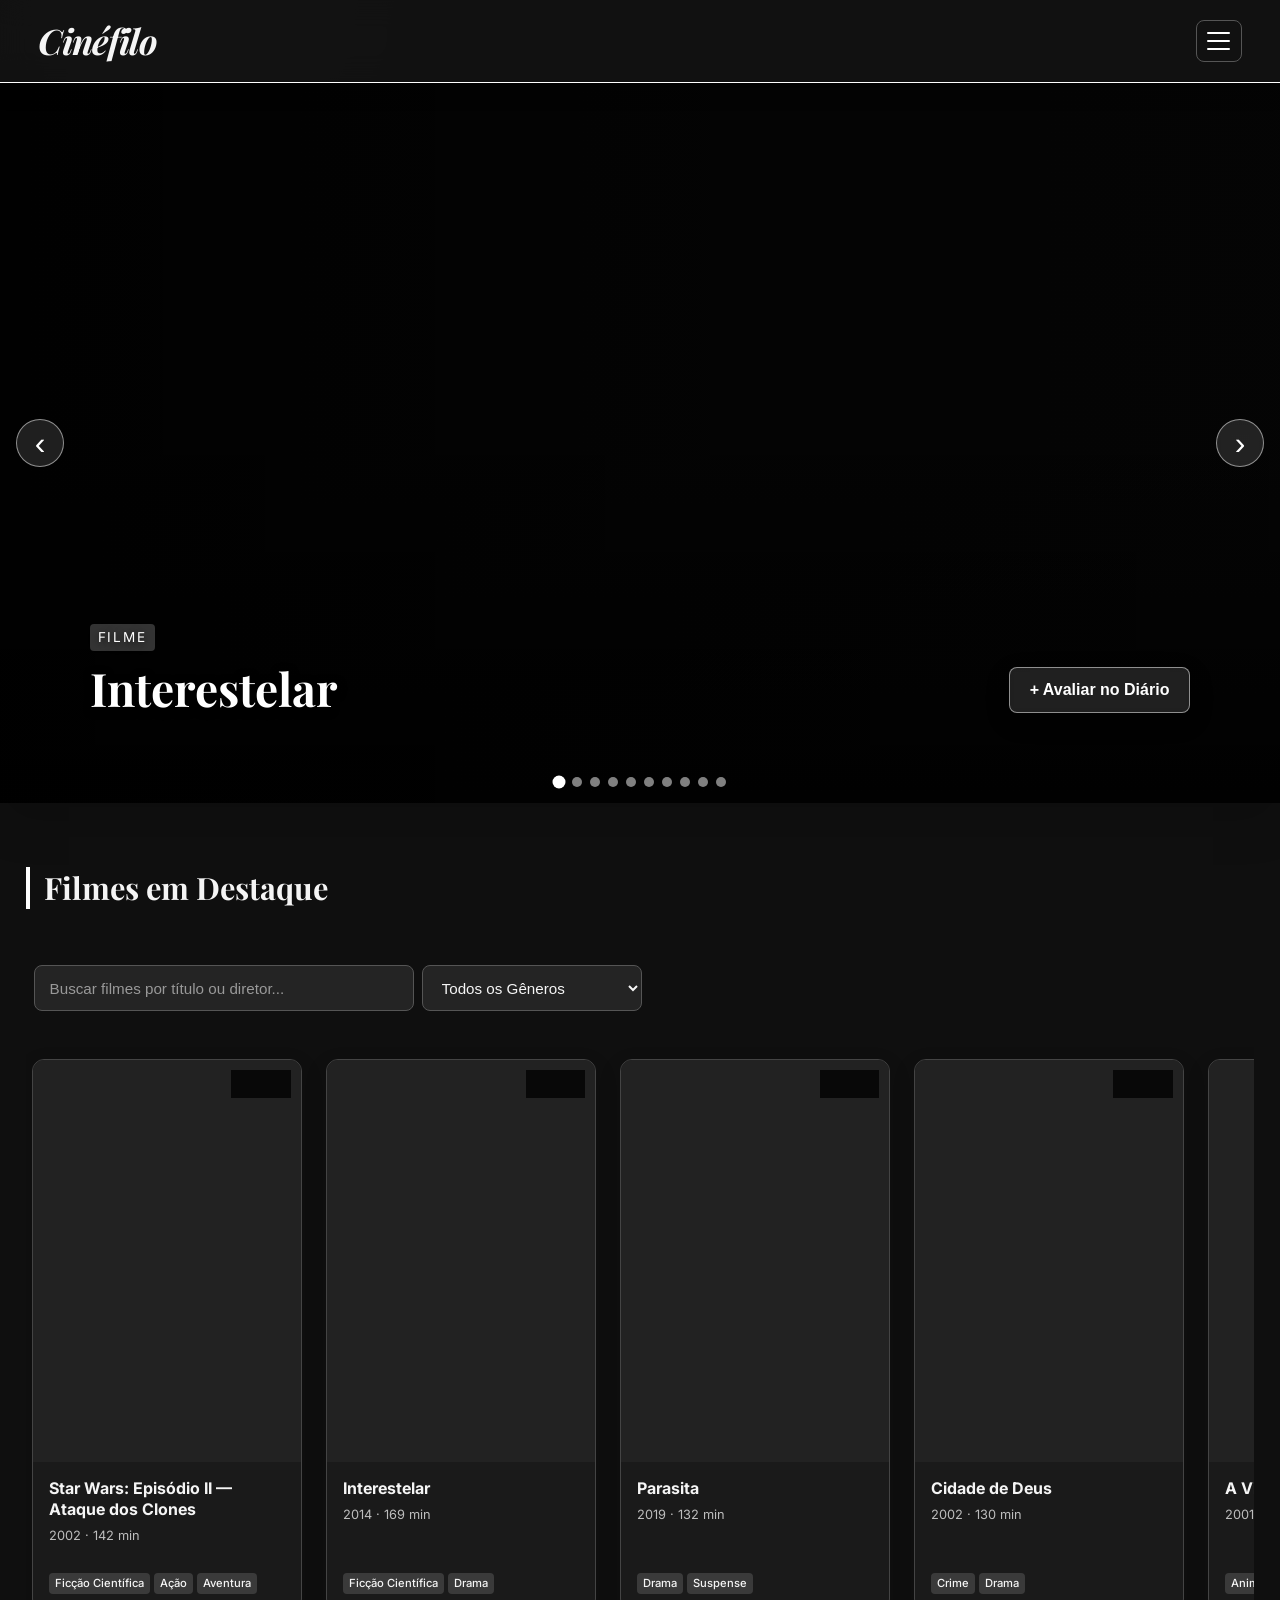
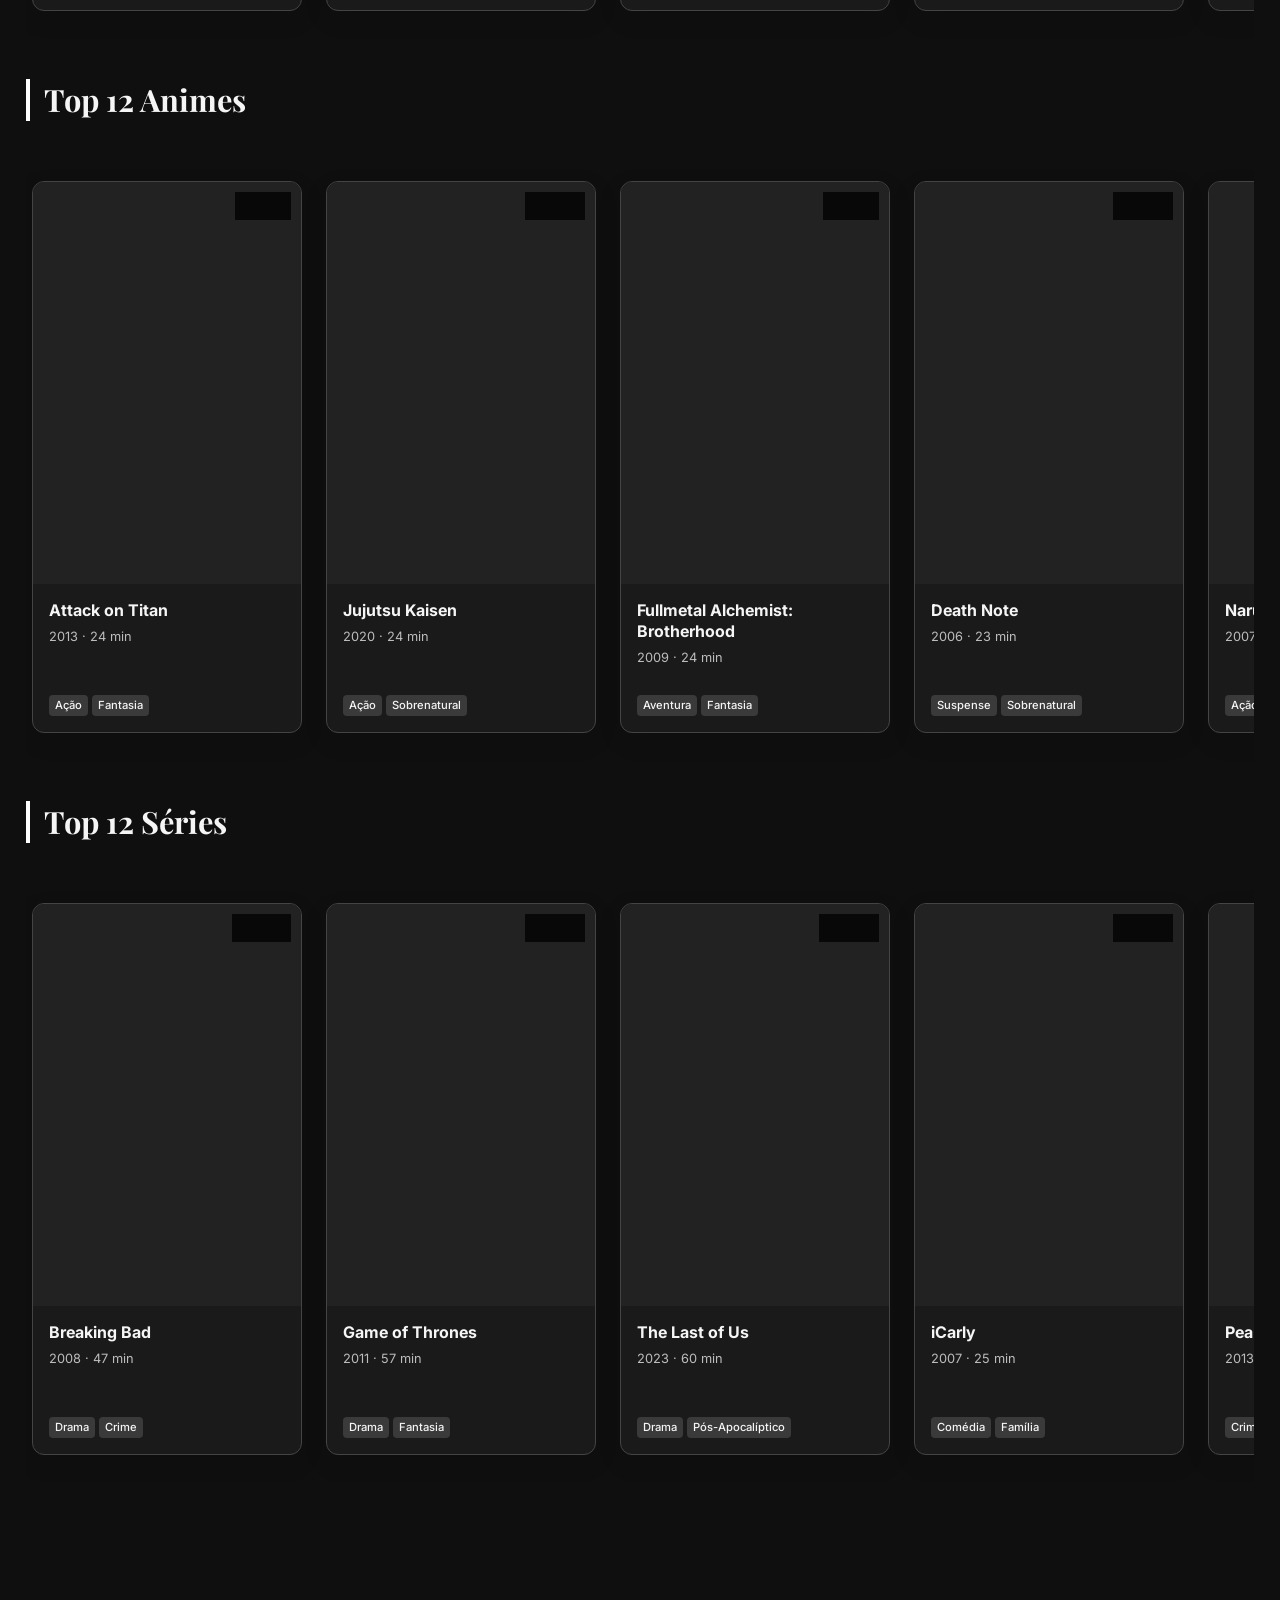
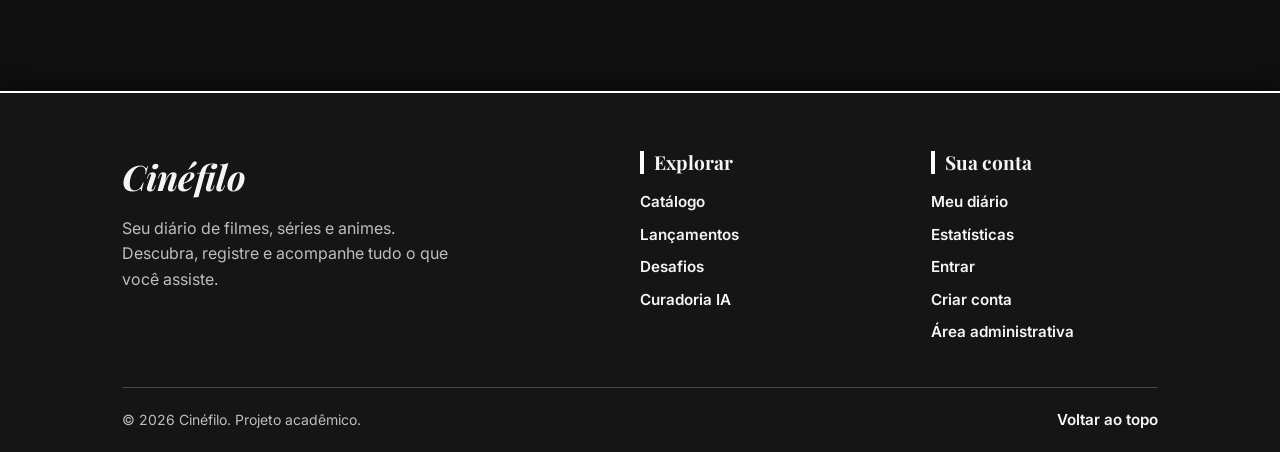
==== commit 1b5c91e7: "Menu suspenso." ====
--- a/index.html
+++ b/index.html
@@ -4,28 +4,46 @@
   <meta charset="UTF-8">
   <meta name="viewport" content="width=device-width, initial-scale=1.0">
   <title>Cinéfilo - Filmes, Animes & Séries</title>
-  <link rel="stylesheet" href="/css/index.css"><link rel="stylesheet" href="footer.css">
+  <link rel="stylesheet" href="css/index.css"><link rel="stylesheet" href="footer.css">
 </head>
 <body>
 
-  <!-- Menu de Navegação -->
-  <header class="topoMenu">
-    <h1> Cinéfilo</h1>
-    <nav>
-      <ul>
-        <li><a href="#catalogo">Filmes</a></li>
-        <li><a href="#animes">Animes</a></li>
-        <li><a href="#series">Séries</a></li>
-        <li><a href="/lancamentos.html">Lançamentos</a></li>
-        <li><a href="/desafios.html">Desafios</a></li>
-        <li><a href="/curadoria-ia.html">Curadoria IA</a></li>
-        <li><a href="/diario.html">Diário</a></li>
-        <li><a href="/estatisticas.html">Estatísticas</a></li>
-        <li><a href="/login.html">Entrar</a></li>
-        <li><a href="/cadastro.html">Criar conta</a></li>
-      </ul>
+  
+<!-- Menu de Navegação -->
+<header class="topoMenu">
+
+    <h1>
+        <a href="index.html">Cinéfilo</a>
+    </h1>
+
+    <button
+        class="btn-menu"
+        id="btn-menu"
+        aria-label="Abrir menu de navegação"
+        aria-expanded="false"
+        aria-controls="menu-navegacao"
+    >
+        <span></span>
+        <span></span>
+        <span></span>
+    </button>
+
+    <nav id="menu-navegacao" hidden>
+        <ul>
+            <li><a href="#catalogo">Filmes</a></li>
+            <li><a href="#animes">Animes</a></li>
+            <li><a href="#series">Séries</a></li>
+            <li><a href="lancamentos.html">Lançamentos</a></li>
+            <li><a href="desafios.html">Desafios</a></li>
+            <li><a href="curadoria-ia.html">Curadoria IA</a></li>
+            <li><a href="diario.html">Diário</a></li>
+            <li><a href="estatisticas.html">Estatísticas</a></li>
+            <li><a href="login.html">Entrar</a></li>
+            <li><a href="cadastro.html">Criar conta</a></li>
+        </ul>
     </nav>
-  </header>
+
+</header>
 
   <!-- Banner Destaques -->
   <div class="bannerIndex">
@@ -108,8 +126,9 @@
       <div id="conteudo-detalhes"></div>
     </div>
   </div>
-<script src="/js/footer.js" defer></script>
-  <script src="/js/index.js"></script>
-  <script src="/js/tema.js"></script>
+  <script src="js/footer.js" defer></script>
+  <script src="js/menu.js" defer></script>
+  <script src="js/index.js"></script>
+  <script src="js/tema.js"></script>
 </body>
 </html>
--- a/css/index.css
+++ b/css/index.css
@@ -3440,3 +3440,101 @@
     border: none !important;
     box-shadow: none !important;
 }
+
+
+
+/* ==========================================================
+   MENU HAMBÚRGUER — NAVEGAÇÃO PRINCIPAL
+   ========================================================== */
+
+/* Cabeçalho da página inicial */
+.topoMenu:has(#btn-menu) {
+    position: sticky;
+    flex-wrap: nowrap;
+    justify-content: space-between;
+}
+
+/* Botão do menu */
+.btn-menu {
+    display: flex;
+    flex-direction: column;
+    justify-content: center;
+    align-items: center;
+    gap: 6px;
+    width: 46px;
+    height: 42px;
+    background: transparent;
+    border: 1px solid #555;
+    border-radius: 8px;
+    cursor: pointer;
+    transition: background 0.2s ease;
+}
+
+.btn-menu:hover {
+    background: #333;
+}
+
+.btn-menu span {
+    display: block;
+    width: 23px;
+    height: 2px;
+    background: #fff;
+    border-radius: 2px;
+}
+
+/* Menu suspenso */
+#menu-navegacao {
+    position: absolute;
+    top: calc(100% + 8px);
+    right: clamp(16px, 3vw, 40px);
+    width: min(320px, calc(100vw - 32px));
+    background: #171717;
+    border: 1px solid #444;
+    border-radius: 10px;
+    padding: 12px;
+    box-shadow: 0 8px 24px rgba(0, 0, 0, 0.4);
+    z-index: 200;
+}
+
+#menu-navegacao[hidden] {
+    display: none !important;
+}
+
+#menu-navegacao ul {
+    display: flex;
+    flex-direction: column;
+    flex-wrap: nowrap;
+    gap: 4px;
+    width: 100%;
+    list-style: none;
+}
+
+#menu-navegacao li {
+    width: 100%;
+}
+
+#menu-navegacao a {
+    display: block;
+    width: 100%;
+    padding: 12px 14px;
+    color: #fff;
+    text-decoration: none;
+    font-size: 0.95rem;
+    border-radius: 6px;
+    transition: background 0.2s ease;
+}
+
+#menu-navegacao a:hover {
+    background: #fff;
+    color: #111;
+}
+
+.btn-menu[aria-expanded="true"] {
+    background: #333;
+}
+
+.btn-menu:focus-visible,
+#menu-navegacao a:focus-visible {
+    outline: 2px solid #fff;
+    outline-offset: 3px;
+}
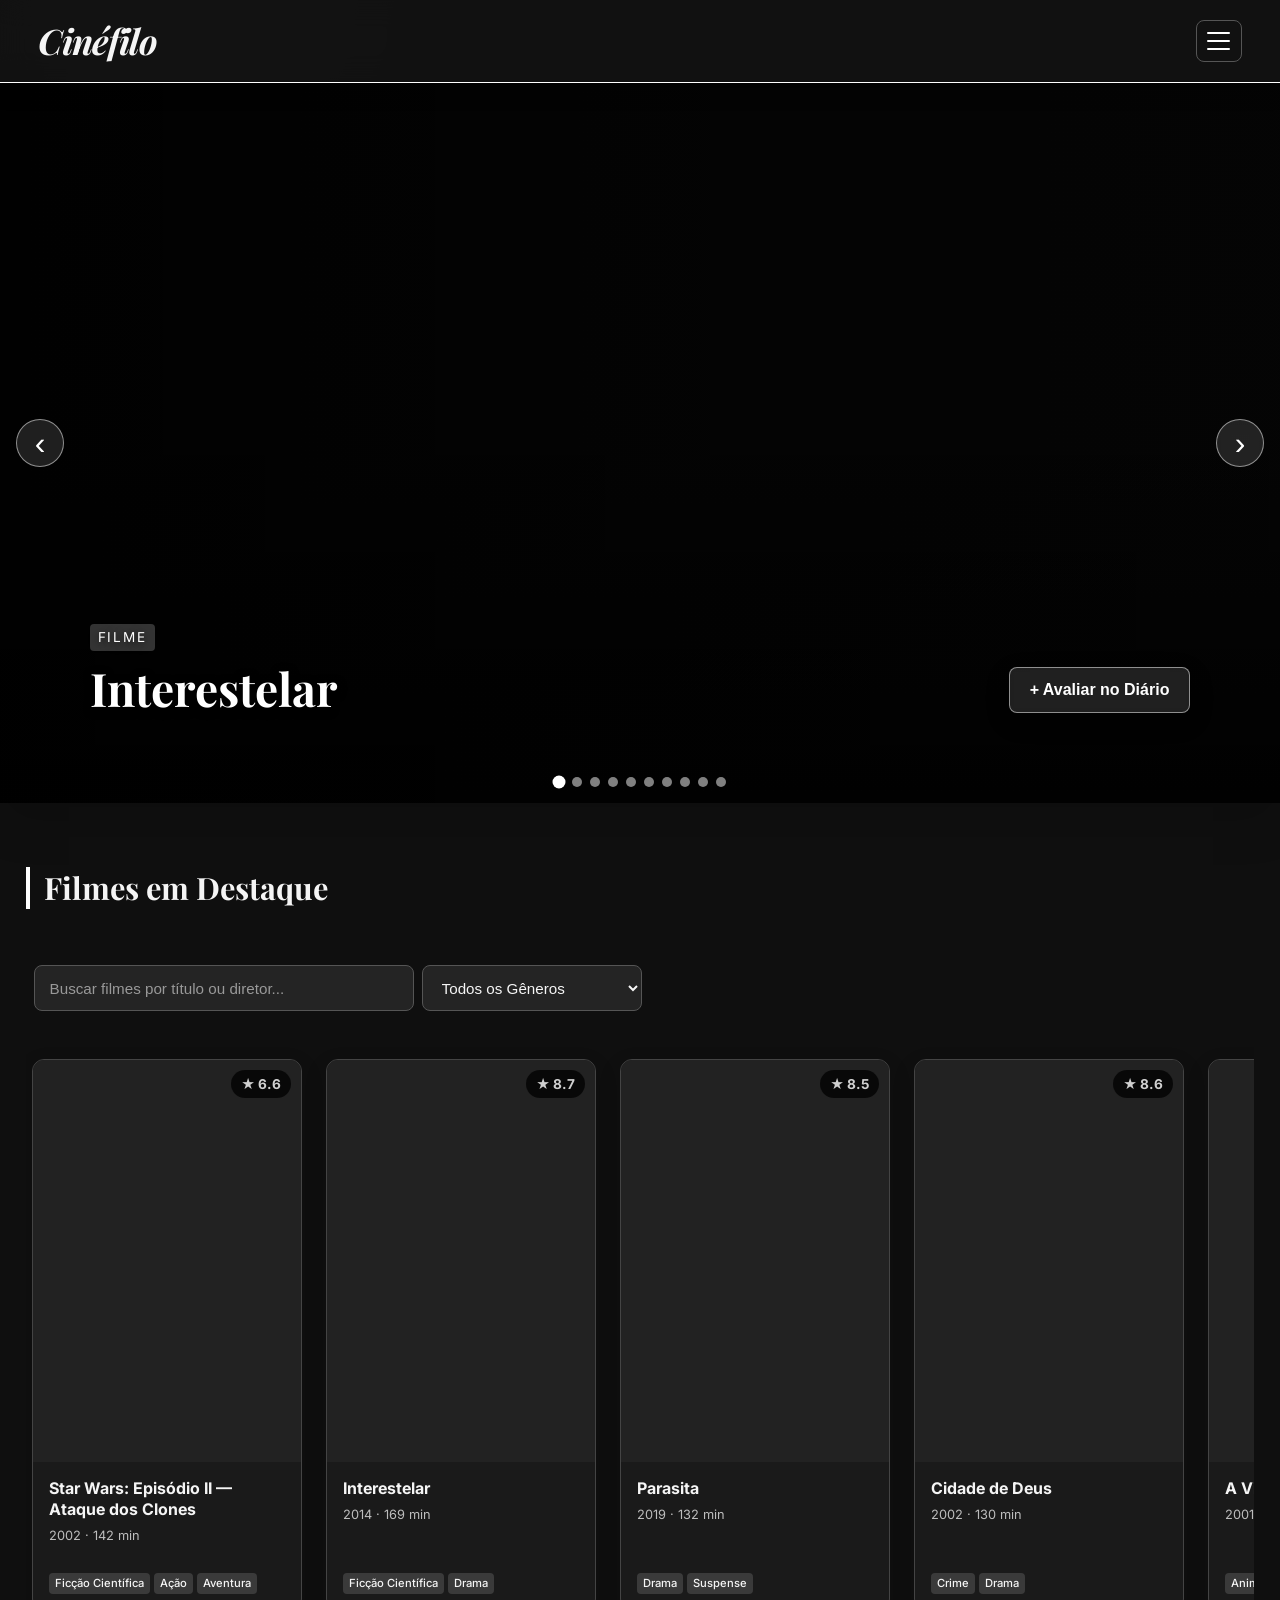
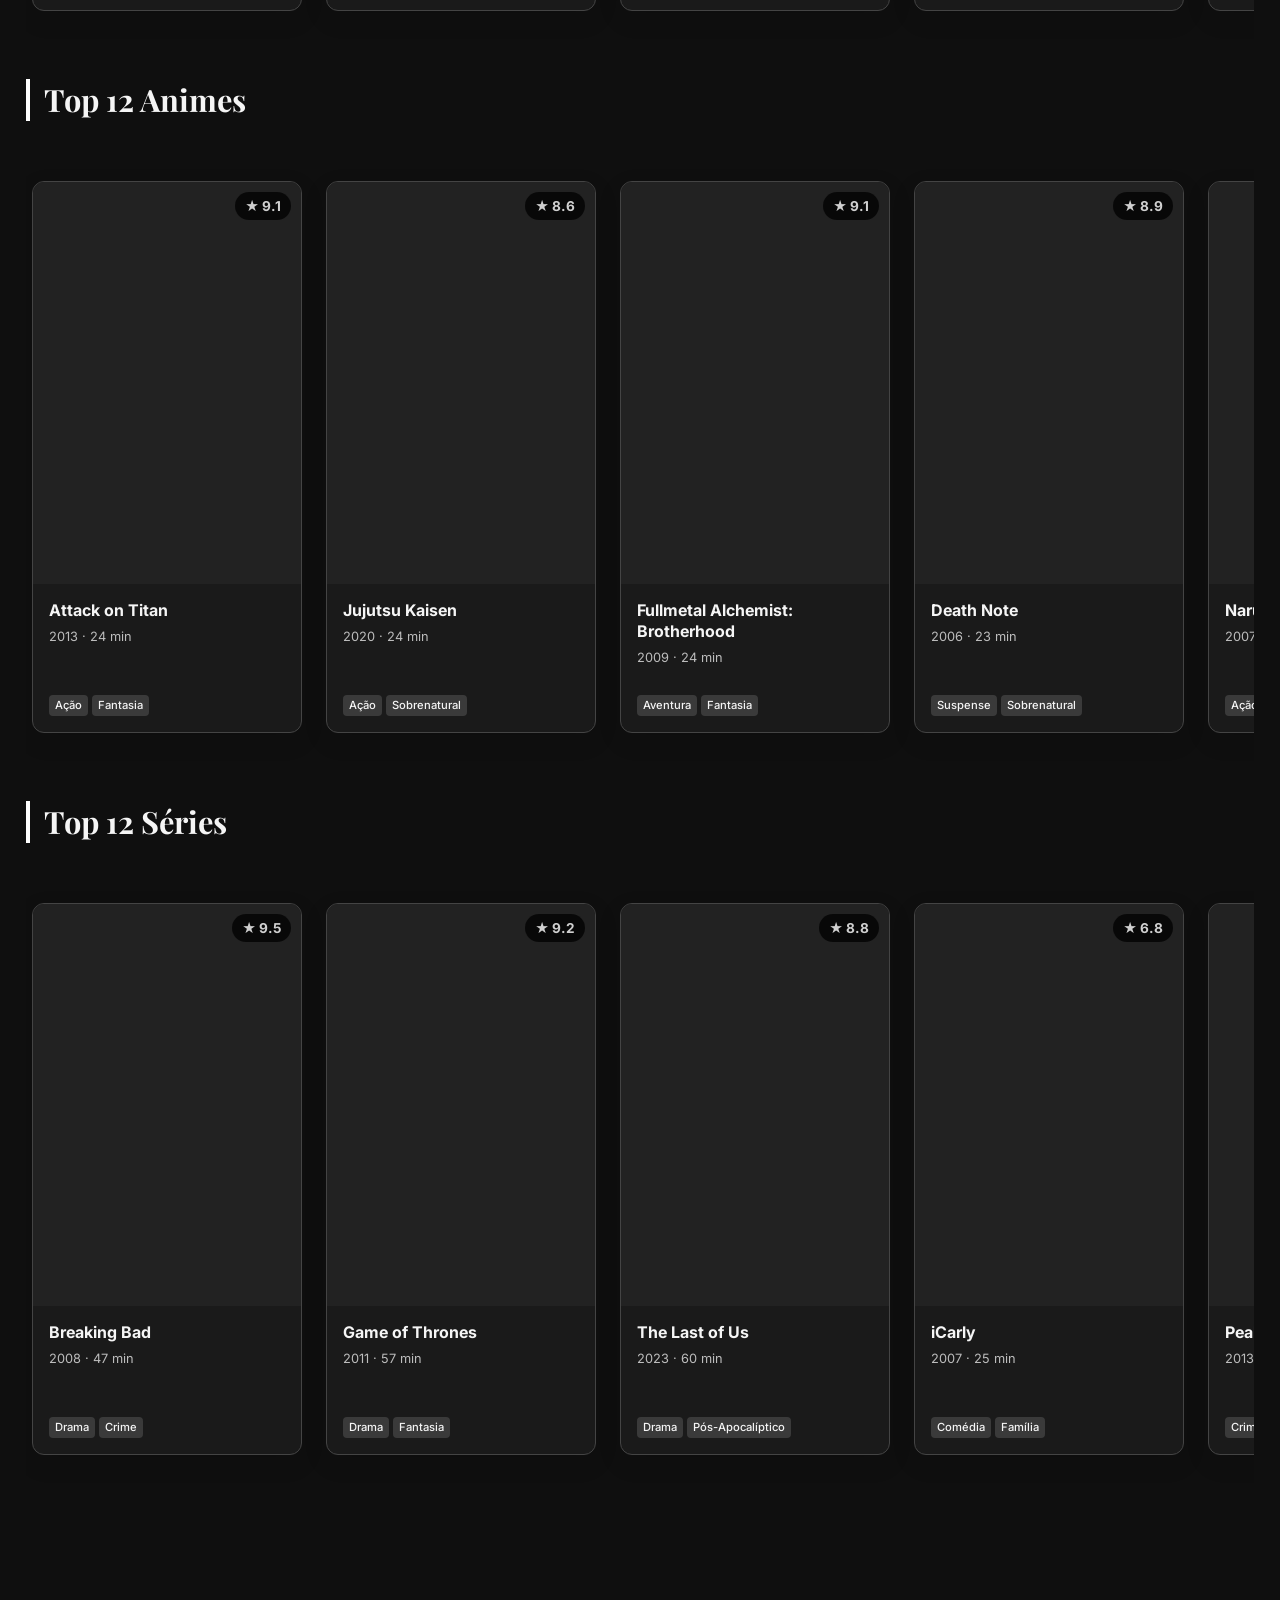
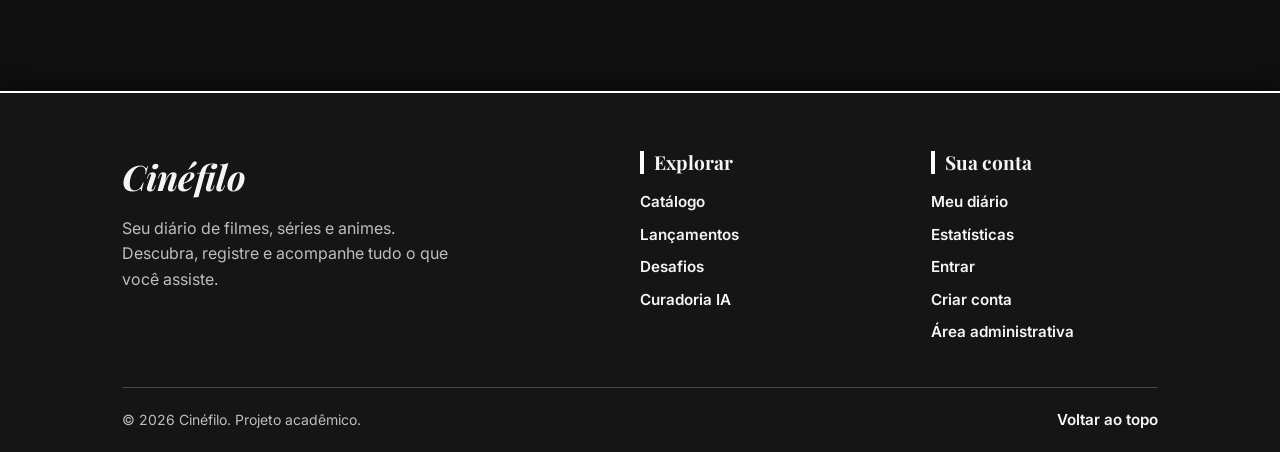
==== commit 5a2791d4: "Correção dos desafios." ====
--- a/index.html
+++ b/index.html
@@ -7,7 +7,6 @@
   <link rel="stylesheet" href="css/index.css"><link rel="stylesheet" href="footer.css">
 </head>
 <body>
-
   
 <!-- Menu de Navegação -->
 <header class="topoMenu">
@@ -30,9 +29,9 @@
 
     <nav id="menu-navegacao" hidden>
         <ul>
-            <li><a href="#catalogo">Filmes</a></li>
-            <li><a href="#animes">Animes</a></li>
-            <li><a href="#series">Séries</a></li>
+            <li><a href="index.html#catalogo">Filmes</a></li>
+            <li><a href="index.html#animes">Animes</a></li>
+            <li><a href="index.html#series">Séries</a></li>
             <li><a href="lancamentos.html">Lançamentos</a></li>
             <li><a href="desafios.html">Desafios</a></li>
             <li><a href="curadoria-ia.html">Curadoria IA</a></li>
@@ -126,8 +125,8 @@
       <div id="conteudo-detalhes"></div>
     </div>
   </div>
+  <script src="js/menu.js" defer></script>
   <script src="js/footer.js" defer></script>
-  <script src="js/menu.js" defer></script>
   <script src="js/index.js"></script>
   <script src="js/tema.js"></script>
 </body>
